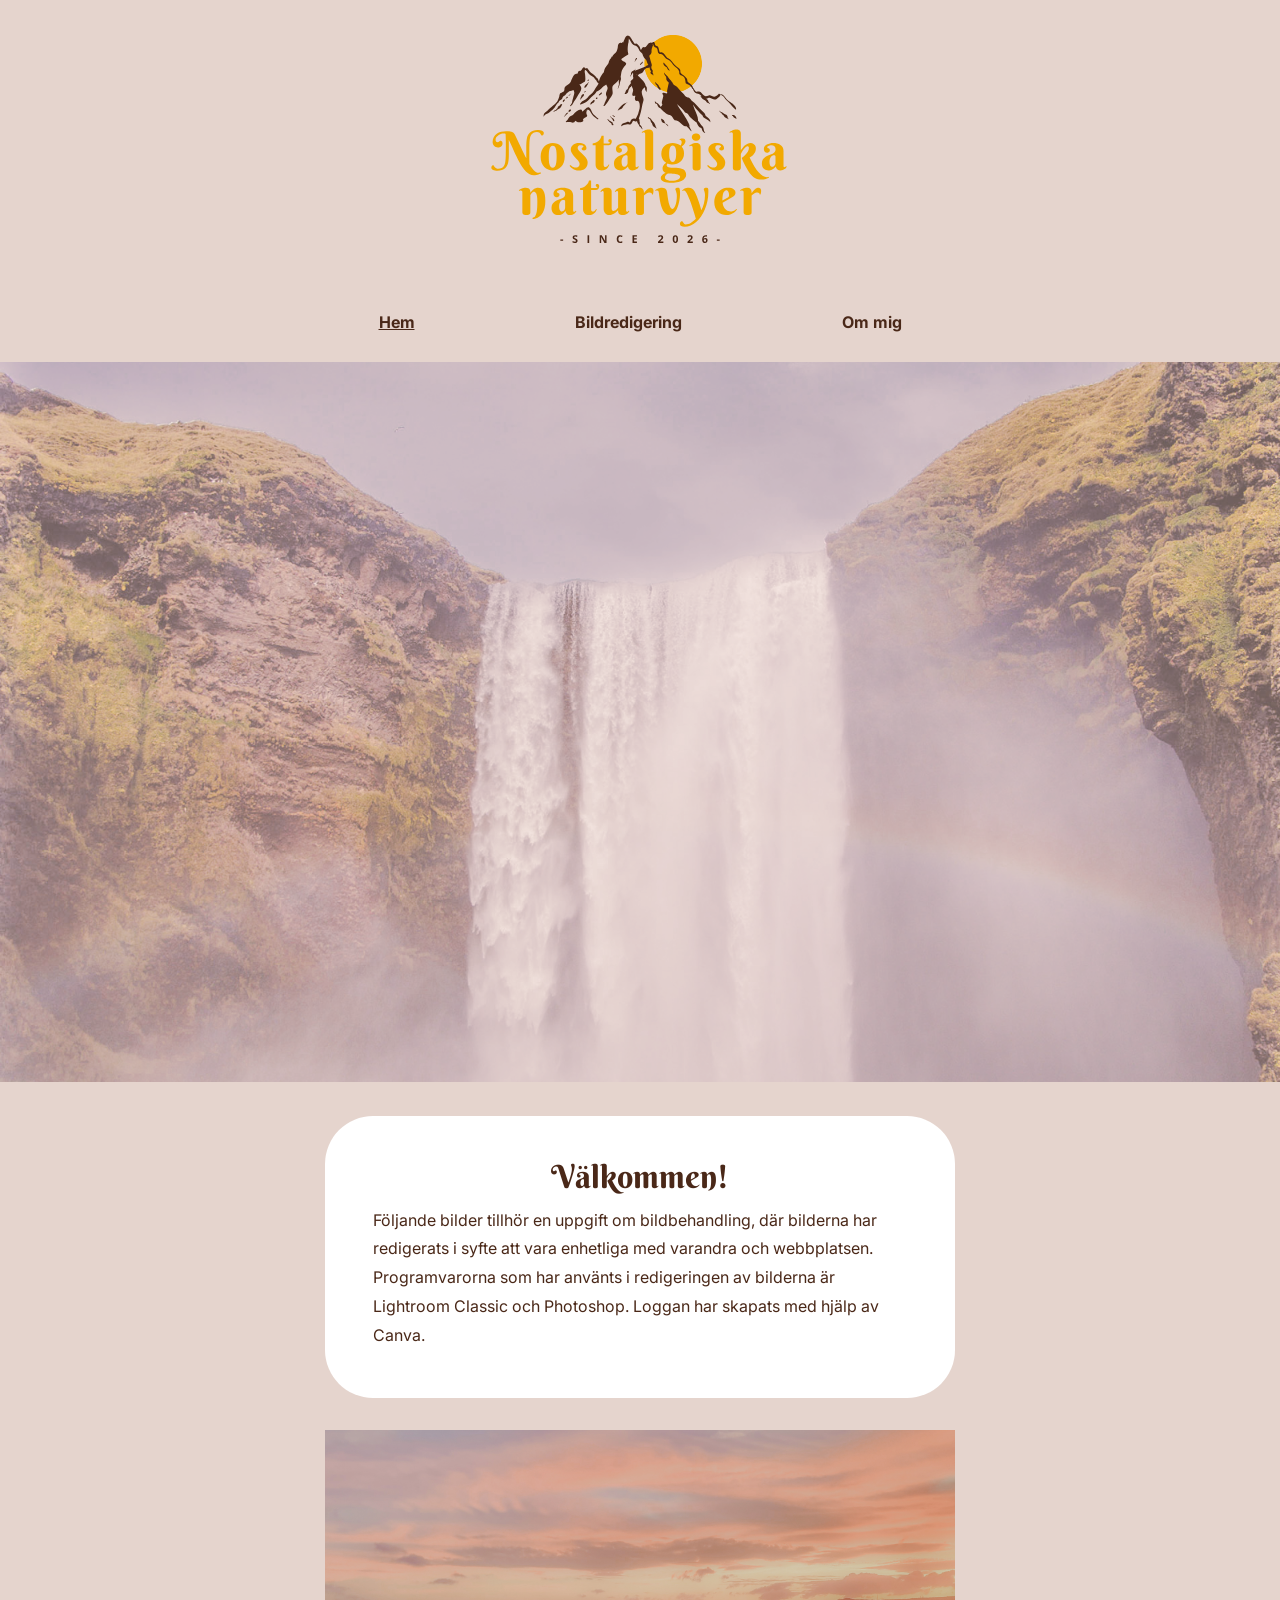
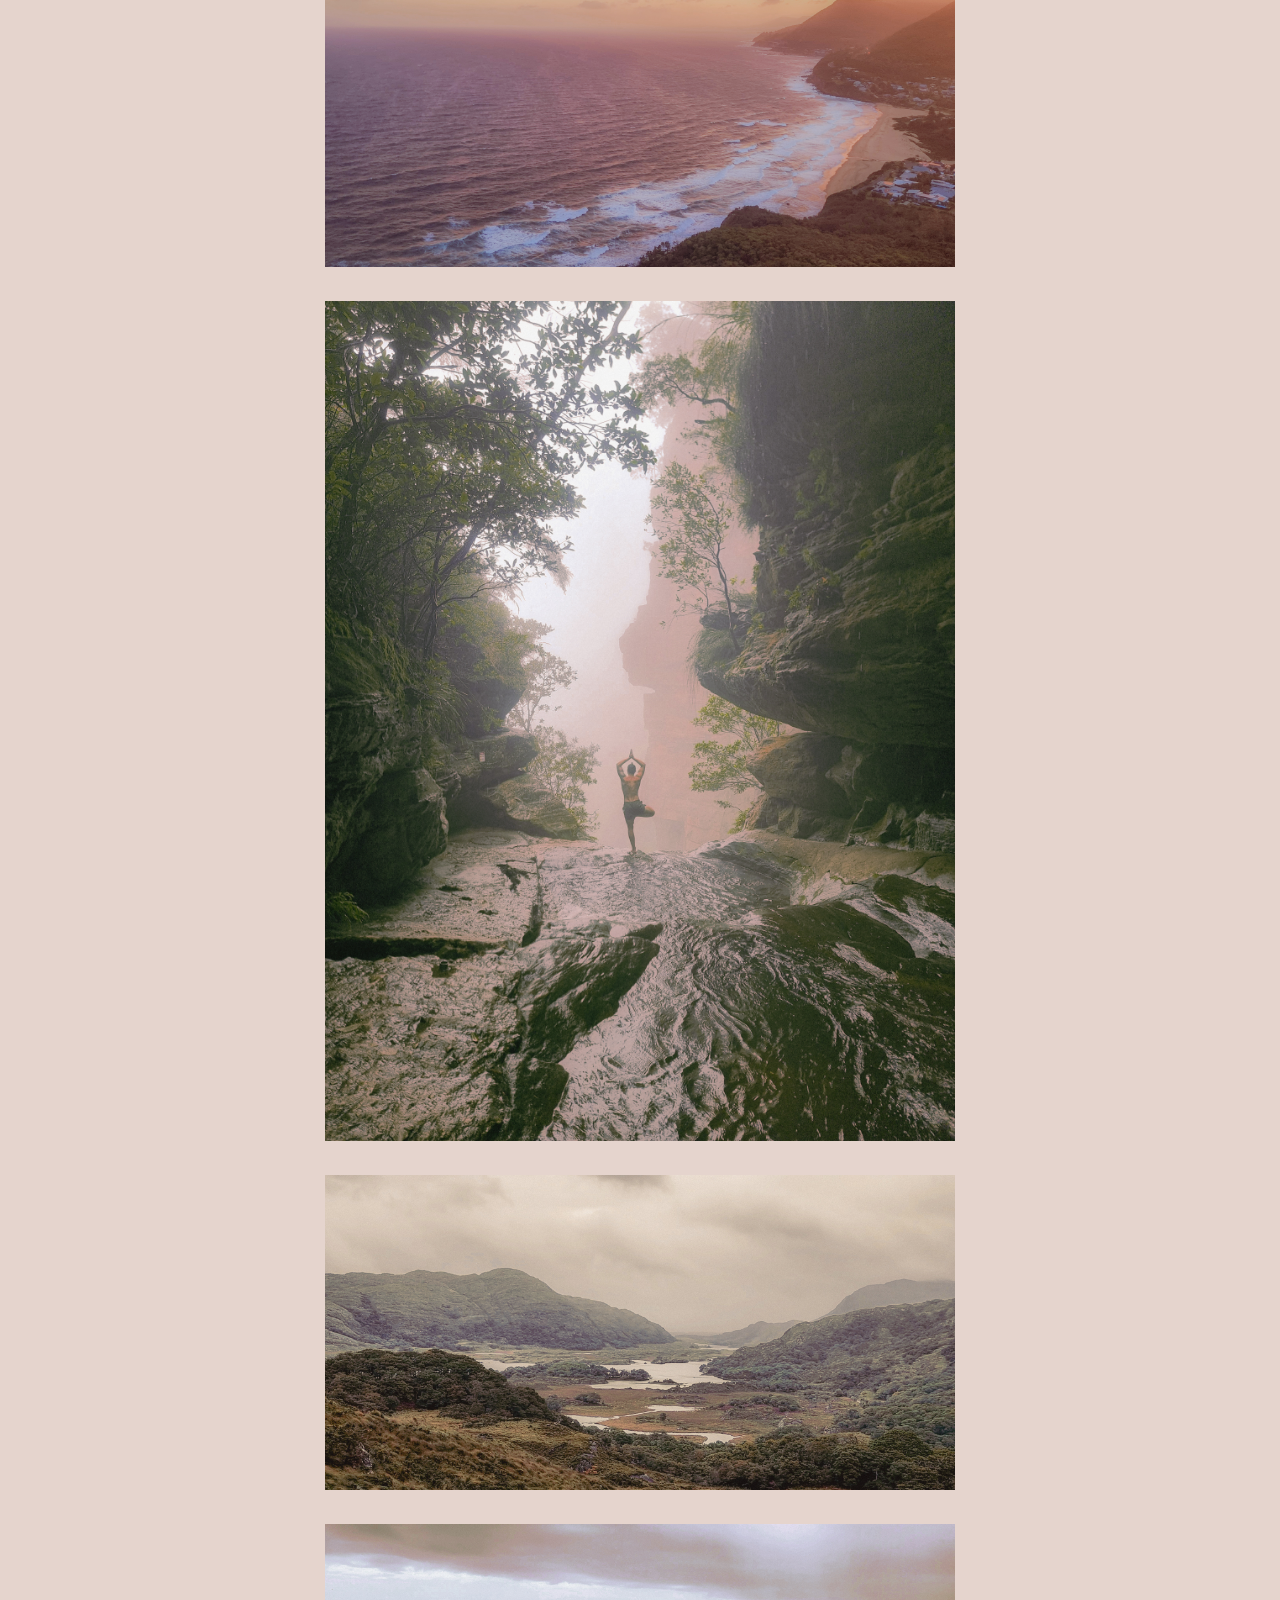
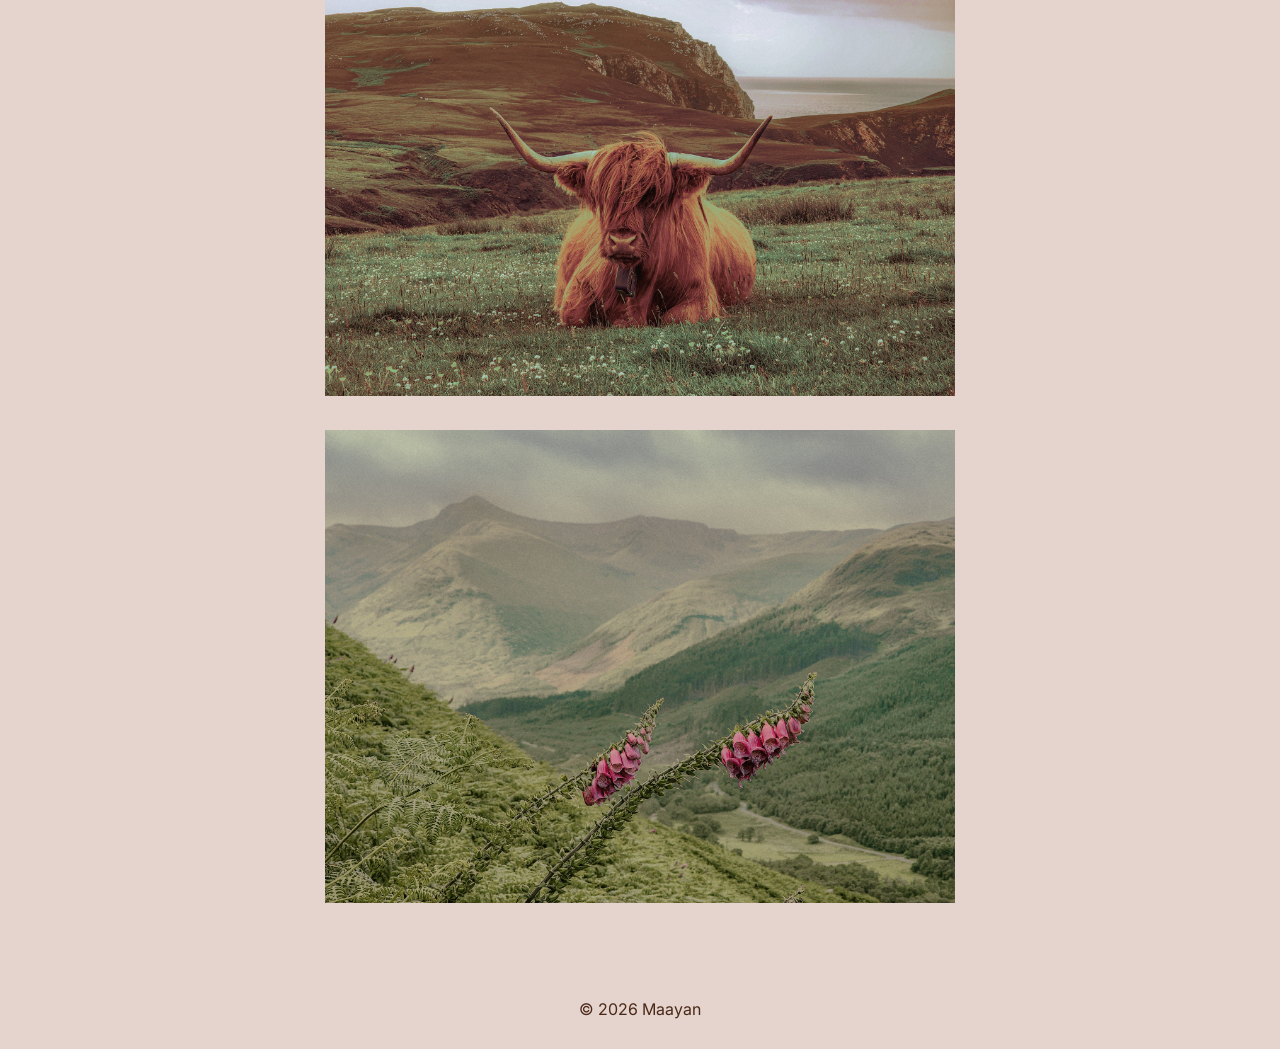
==== index.html @ 85a3510d "first commit" ====
<!doctype html>
<html lang="sv">

<head>
  <meta charset="UTF-8">
  <meta name="viewport" content="width=device-width, initial-scale=1.0">

  <link rel="apple-touch-icon" sizes="180x180" href="apple-touch-icon.png">
  <link rel="icon" type="image/png" sizes="32x32" href="favicon-32x32.png">
  <link rel="icon" type="image/png" sizes="16x16" href="favicon-16x16.png">
  <link rel="manifest" href="site.webmanifest">

  <link rel="stylesheet" href="css/style.css">
  <link rel="preconnect" href="https://fonts.googleapis.com">
  <link rel="preconnect" href="https://fonts.gstatic.com" crossorigin>
  <link
    href="https://fonts.googleapis.com/css2?family=Berkshire+Swash&family=Inter:ital,opsz,wght@0,14..32,100..900;1,14..32,100..900&display=swap"
    rel="stylesheet">
  <title>Nostalgiska naturvyer</title>
</head>

<body>
  <header>
    <div class="header-section">
      <div class="logo">
        <a href="index.html">
          <img src="images/logo.svg" alt="Nostalgiska naturvyer startsida">
        </a>
      </div>
    </div>
    <nav>
      <ul>
        <li><a class="text-underline" href="index.html">Hem</a></li>
        <li><a href="bildredigering.html">Bildredigering</a></li>
        <li><a href="om-mig.html">Om mig</a></li>
      </ul>
    </nav>

    <div class="hero-img">
      <img src="images/header.png" alt="Vattenfall med regnbåge">
    </div>
  </header>

  <main>
    <section class="img-description-section">
      <div class="img-description-container">
        <div class="img-description-content">
          <h1>Välkommen!</h1>
          <p>
            Följande bilder tillhör en uppgift om bildbehandling, där bilderna
            har redigerats i syfte att vara enhetliga med varandra och
            webbplatsen. Programvarorna som har använts i redigeringen av
            bilderna är Lightroom Classic och Photoshop. Loggan har skapats
            med hjälp av Canva.
          </p>
        </div>
      </div>
    </section>

    <div class="bildserie-section">
      <div class="bildserie-container">
        <div class="bildserie-content">
          <img src="images/bildserie005.jpg" alt="Utsikt över havet i solnedgång">
          <img src="images/bildserie004.jpg" alt="Person gör yogapose stående i vatten">
          <img src="images/bildserie002.jpg" alt="Landskap med berg">
          <img src="images/bildserie003.jpg" alt="Tjur i öppet landskap">
          <img src="images/bildserie001.jpg" alt="Rosa blommor i bergen">
        </div>
      </div>
    </div>
  </main>

  <footer>
    <p>© 2026 Maayan</p>
  </footer>
</body>

</html>
---- css/style.css ----
/* CSS reset */

/* http://meyerweb.com/eric/tools/css/reset/ 
   v2.0 | 20110126
   License: none (public domain)
*/

html,
body,
div,
span,
applet,
object,
iframe,
h1,
h2,
h3,
h4,
h5,
h6,
p,
blockquote,
pre,
a,
abbr,
acronym,
address,
big,
cite,
code,
del,
dfn,
em,
img,
ins,
kbd,
q,
s,
samp,
small,
strike,
strong,
sub,
sup,
tt,
var,
b,
u,
i,
center,
dl,
dt,
dd,
ol,
ul,
li,
fieldset,
form,
label,
legend,
table,
caption,
tbody,
tfoot,
thead,
tr,
th,
td,
article,
aside,
canvas,
details,
embed,
figure,
figcaption,
footer,
header,
hgroup,
menu,
nav,
output,
ruby,
section,
summary,
time,
mark,
audio,
video {
  margin: 0;
  padding: 0;
  border: 0;
  font-size: 100%;
  font: inherit;
  vertical-align: baseline;
}
/* HTML5 display-role reset for older browsers */
article,
aside,
details,
figcaption,
figure,
footer,
header,
hgroup,
menu,
nav,
section {
  display: block;
}
body {
  line-height: 1;
}
ol,
ul {
  list-style: none;
}
blockquote,
q {
  quotes: none;
}
blockquote:before,
blockquote:after,
q:before,
q:after {
  content: "";
  content: none;
}
table {
  border-collapse: collapse;
  border-spacing: 0;
}
/* slut på reset */

.berkshire-swash-regular {
  font-family: "Berkshire Swash", serif;
  font-weight: 400;
  font-style: normal;
}

.inter {
  font-family: "Inter", sans-serif;
  font-optical-sizing: auto;
  font-weight: 100;
  font-style: normal;
}

img {
  width: 100%;
}

html {
  font-family: "Inter", sans-serif;
  color: #4a2818;
}
/* tar bort underline */
a {
  text-decoration: none;
}

.header-section {
  text-align: center;
  display: flex;
  flex-direction: column;
  justify-content: center;
  align-items: center;

  & .logo {
    max-width: 300px;
    padding: 2rem 0;
  }
}

ul {
  list-style-type: none;
  display: flex;
  align-items: center;
  justify-content: center;
  flex-direction: row;
  gap: 3rem;
  padding: 2rem;
  font-weight: bold;

  a:link,
  a:visited {
    color: #4a2818;
  }

  .text-underline {
    text-decoration: underline;
  }
}

.hero-img {
  opacity: 60%;
}

body {
  background-color: #e5d4cd;
  text-align: center;

  & h1 {
    color: #4a2818;
    font-family: "Berkshire Swash", serif;
    font-size: 2rem;
    padding: 2rem;
  }
}

.bildserie-section {
  display: flex;
  justify-content: center;
  align-items: center;
  min-height: 100vh;
}

.bildserie-container {
  max-width: 70vh;
  display: flex;
  position: relative;
  flex-direction: column;
}

.bildserie-content {
  justify-content: space-around;

  & img {
    margin-bottom: 2rem;
  }
}

.img-description-section {
  line-height: 1.8;

  display: flex;
  justify-content: center;
  align-items: center;
  min-height: 10vh;
}

.img-description-container {
  background-color: white;
  max-width: 70vh;
  display: flex;
  position: relative;
  flex-direction: column;

  border-radius: 3rem;
  margin: 2rem;
}

.img-description-content {
  padding: 0 3rem 3rem 3rem;
  text-align: left;

  & h1 {
    padding: 2rem 0 0 0;
    text-align: center;
  }
}

/* redigering sida */
.before-after-section {
  display: flex;
  justify-content: center;
  align-items: center;

  margin: 2rem;

  & h1 {
    color: #4a2818;
    font-size: 2rem;
  }

  & img {
    padding-top: 1rem;
  }
}

.before-after-container {
  display: flex;
  flex-direction: column;
  align-items: center;
  max-width: 100%;
}

.before-after-content {
  h2 {
    font-style: italic;
  }

  p {
    text-align: left;
    line-height: 1.8;
  }
}

.how-to-1 {
  background-color: white;
  padding: 1rem 2rem;
  margin-bottom: 1rem;
}
.how-to-2 {
  background-color: white;
  padding: 1rem 2rem;
  margin-bottom: 1rem;
}
.how-to-3 {
  background-color: white;
  padding: 1rem 2rem;
  margin-bottom: 1rem;
}

/* om mig sida */
.about-section {
  display: flex;
  justify-content: center;
  align-items: center;
}

.about-container {
  display: flex;
  flex-direction: column;
  align-items: center;
  max-width: 1000px;
  width: 100%;
}

.about-content {
  display: flex;
  flex-direction: column;
  align-items: center;
  width: 100%;

  p {
    text-align: left;
    line-height: 1.8;
  }
}

.about-text {
  background-color: white;
  padding: 0 3rem 5rem 3rem;
  margin: 1rem;
  border-radius: 10rem;
}

footer {
  padding: 4rem 0 2rem 0;
}

/* desktop */
@media (width > 768px) {
  ul {
    gap: 10rem;
  }

  .before-after-section {
    & h1 {
      padding: 5rem;
    }
  }

  .before-after-content {
    display: flex;
    flex-direction: row;
    align-items: flex-start;
    justify-content: space-between;
    gap: 1.5rem;
  }

  .how-to-1,
  .how-to-2,
  .how-to-3 {
    flex: 1;
    margin-bottom: 0;
  }

  .about-container {
    margin-top: 3rem;
  }

  .about-content {
    display: flex;
    flex-direction: row;
    align-items: flex-start;
    justify-content: space-between;
    gap: 1.5rem;

    & img {
      flex: 1;
      max-width: 50%;
    }
  }
}
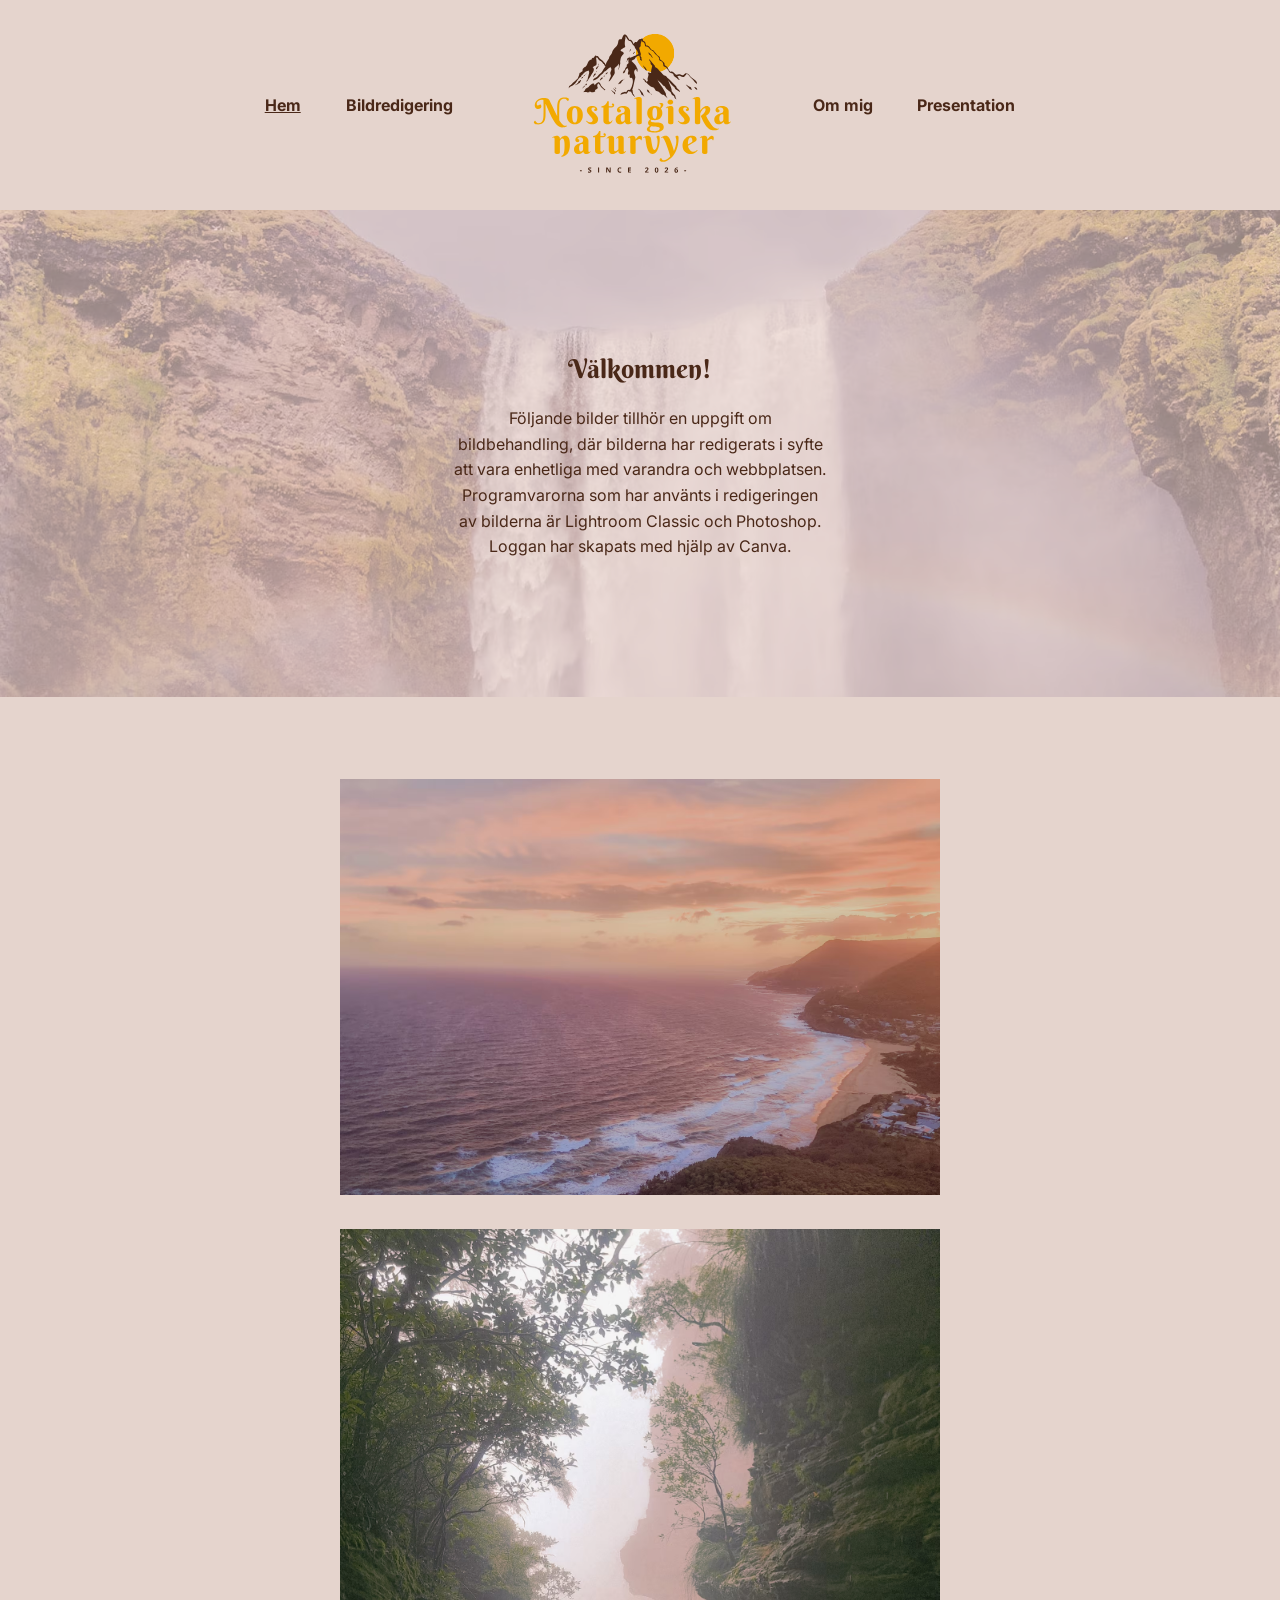
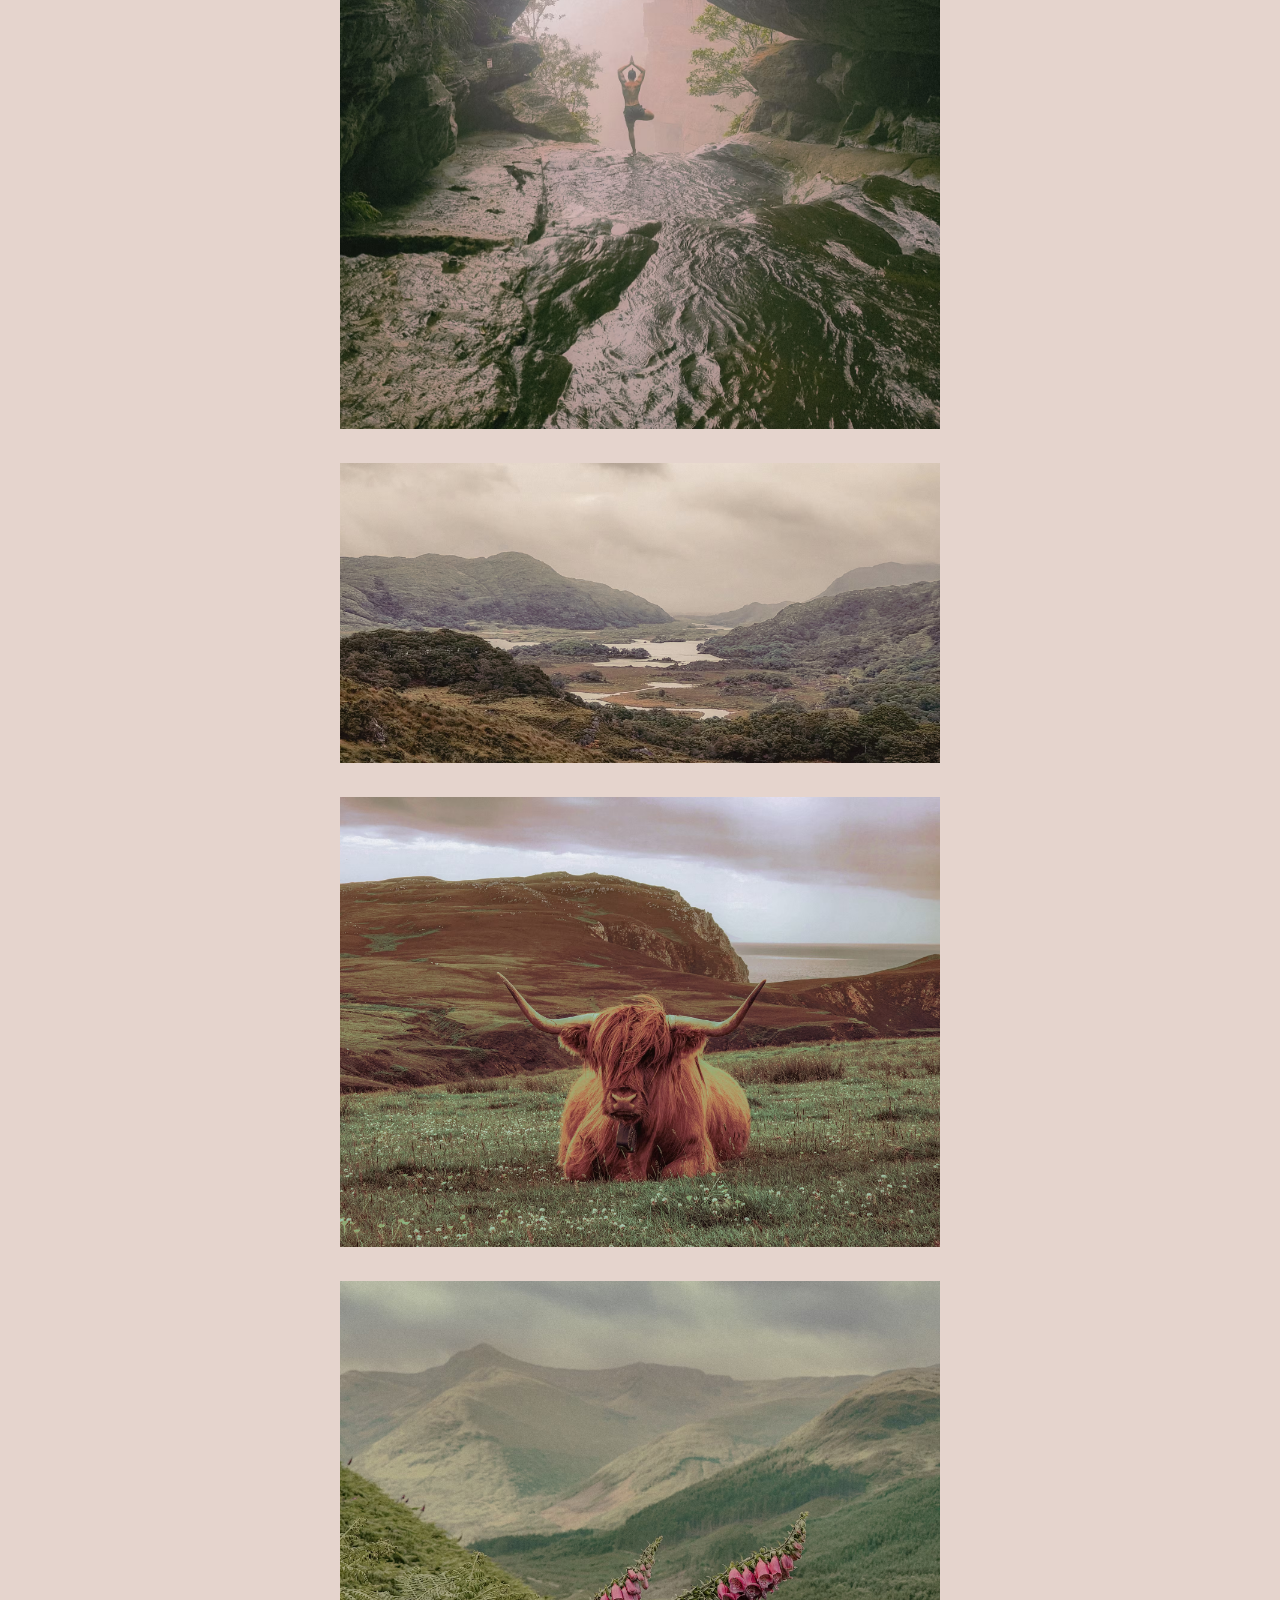
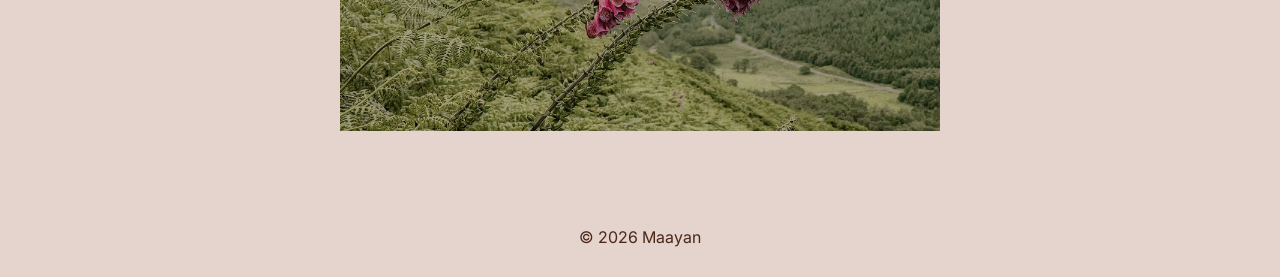
==== commit f5699540: "Optimerat bilder och responsivitet" ====
--- a/index.html
+++ b/index.html
@@ -16,55 +16,86 @@
   <link
     href="https://fonts.googleapis.com/css2?family=Berkshire+Swash&family=Inter:ital,opsz,wght@0,14..32,100..900;1,14..32,100..900&display=swap"
     rel="stylesheet">
-  <title>Nostalgiska naturvyer</title>
+  <title>Hem | Nostalgiska naturvyer</title>
 </head>
 
 <body>
   <header>
-    <div class="header-section">
-      <div class="logo">
-        <a href="index.html">
-          <img src="images/logo.svg" alt="Nostalgiska naturvyer startsida">
-        </a>
-      </div>
-    </div>
     <nav>
       <ul>
         <li><a class="text-underline" href="index.html">Hem</a></li>
         <li><a href="bildredigering.html">Bildredigering</a></li>
+      </ul>
+      <div class="header-section">
+        <div class="logo">
+          <a href="index.html">
+            <img src="images/logo.svg" alt="Nostalgiska naturvyer startsida">
+          </a>
+        </div>
+      </div>
+      <ul>
         <li><a href="om-mig.html">Om mig</a></li>
+        <li><a href="presentation.html">Presentation</a></li>
       </ul>
     </nav>
-
-    <div class="hero-img">
-      <img src="images/header.png" alt="Vattenfall med regnbåge">
-    </div>
   </header>
 
   <main>
-    <section class="img-description-section">
-      <div class="img-description-container">
-        <div class="img-description-content">
-          <h1>Välkommen!</h1>
-          <p>
-            Följande bilder tillhör en uppgift om bildbehandling, där bilderna
-            har redigerats i syfte att vara enhetliga med varandra och
-            webbplatsen. Programvarorna som har använts i redigeringen av
-            bilderna är Lightroom Classic och Photoshop. Loggan har skapats
-            med hjälp av Canva.
-          </p>
+    <div class="hero-wrapper">
+      <div class="hero-img">
+        <picture>
+          <source media="(min-width: 1024px)" srcset="images/header.avif" type="image/avif">
+          <source media="(min-width: 1024px)" srcset="images/header.png">
+
+          <source media="(min-width: 768px)" srcset="images/header-mid.avif" type="image/avif">
+          <source media="(min-width: 768px)" srcset="images/header-mid.png">
+
+          <source srcset="images/header-small.avif" type="image/avif">
+
+
+          <img src="images/header.png" alt="Vattenfall med regnbåge">
+        </picture>
+      </div>
+
+      <section class="img-description-section">
+        <div class="img-description-container">
+          <div class="img-description-content">
+            <h1>Välkommen!</h1>
+            <p>
+              Följande bilder tillhör en uppgift om bildbehandling, där bilderna
+              har redigerats i syfte att vara enhetliga med varandra och
+              webbplatsen. Programvarorna som har använts i redigeringen av
+              bilderna är Lightroom Classic och Photoshop. Loggan har skapats
+              med hjälp av Canva.
+            </p>
+          </div>
         </div>
-      </div>
-    </section>
+      </section>
+    </div>
 
     <div class="bildserie-section">
       <div class="bildserie-container">
         <div class="bildserie-content">
-          <img src="images/bildserie005.jpg" alt="Utsikt över havet i solnedgång">
-          <img src="images/bildserie004.jpg" alt="Person gör yogapose stående i vatten">
-          <img src="images/bildserie002.jpg" alt="Landskap med berg">
-          <img src="images/bildserie003.jpg" alt="Tjur i öppet landskap">
-          <img src="images/bildserie001.jpg" alt="Rosa blommor i bergen">
+          <picture>
+            <source srcset="images/bildserie005.avif" type="image/avif">
+            <img src="images/bildserie005.jpg" alt="Utsikt över havet i solnedgång" loading="lazy">
+          </picture>
+          <picture>
+            <source srcset="images/bildserie004.avif" type="image/avif">
+            <img src="images/bildserie004.jpg" alt="Person gör yogapose stående i vatten" loading="lazy">
+          </picture>
+          <picture>
+            <source srcset="images/bildserie002.avif" type="image/avif">
+            <img src="images/bildserie002.jpg" alt="Landskap med berg" loading="lazy">
+          </picture>
+          <picture>
+            <source srcset="images/bildserie003.avif" type="image/avif">
+            <img src="images/bildserie003.jpg" alt="Tjur i öppet landskap" loading="lazy">
+          </picture>
+          <picture>
+            <source srcset="images/bildserie001.avif" type="image/avif">
+            <img src="images/bildserie001.jpg" alt="Rosa blommor i bergen" loading="lazy">
+          </picture>
         </div>
       </div>
     </div>
--- a/css/style.css
+++ b/css/style.css
@@ -157,7 +157,16 @@
   text-decoration: none;
 }
 
+header nav {
+  display: flex;
+  flex-direction: column;
+  align-items: center;
+  justify-content: center;
+  padding: 1.5rem 1rem;
+}
+
 .header-section {
+  order: 1;
   text-align: center;
   display: flex;
   flex-direction: column;
@@ -165,24 +174,27 @@
   align-items: center;
 
   & .logo {
-    max-width: 300px;
-    padding: 2rem 0;
-  }
-}
-
-ul {
+    max-width: 160px;
+    padding: 0 0 1.5rem 0;
+  }
+}
+
+header nav ul {
+  order: 2;
   list-style-type: none;
   display: flex;
   align-items: center;
   justify-content: center;
-  flex-direction: row;
-  gap: 3rem;
-  padding: 2rem;
+  flex-direction: column;
+  gap: 1rem;
+  padding: 0.5rem 0;
   font-weight: bold;
 
   a:link,
   a:visited {
     color: #4a2818;
+    display: block;
+    padding: 0.25rem 1rem;
   }
 
   .text-underline {
@@ -190,8 +202,23 @@
   }
 }
 
+.hero-wrapper {
+  position: relative;
+  width: 100%;
+  min-height: 50vh;
+  display: flex;
+  justify-content: center;
+  align-items: center;
+  overflow: hidden;
+}
+
 .hero-img {
-  opacity: 60%;
+  opacity: 40%;
+  display: block;
+  width: 100%;
+  height: 100%;
+  min-height: 50vh;
+  object-fit: cover;
 }
 
 body {
@@ -206,7 +233,53 @@
   }
 }
 
+.img-description-section {
+  line-height: 1.8;
+
+  display: flex;
+  justify-content: center;
+  align-items: center;
+  min-height: 10vh;
+  position: absolute;
+  top: 50%;
+  left: 50%;
+  transform: translate(-50%, -50%);
+  width: 90%;
+  max-width: 700px;
+  line-height: 1.6;
+  display: flex;
+  justify-content: center;
+  align-items: center;
+}
+
+.img-description-container {
+  width: 100%;
+  max-width: 70vh;
+  display: flex;
+  position: relative;
+  flex-direction: column;
+
+  border-radius: 2rem;
+  margin: 2rem;
+}
+
+.img-description-content {
+  padding: 1.5rem;
+  text-align: center;
+
+  & h1 {
+    padding: 0 0 1rem 0;
+    font-size: 1.6rem;
+    text-align: center;
+  }
+  & p {
+    font-size: 1rem;
+  }
+}
+
 .bildserie-section {
+  padding-top: 5rem;
+
   display: flex;
   justify-content: center;
   align-items: center;
@@ -214,7 +287,8 @@
 }
 
 .bildserie-container {
-  max-width: 70vh;
+  width: 90%;
+  max-width: 600px;
   display: flex;
   position: relative;
   flex-direction: column;
@@ -225,36 +299,6 @@
 
   & img {
     margin-bottom: 2rem;
-  }
-}
-
-.img-description-section {
-  line-height: 1.8;
-
-  display: flex;
-  justify-content: center;
-  align-items: center;
-  min-height: 10vh;
-}
-
-.img-description-container {
-  background-color: white;
-  max-width: 70vh;
-  display: flex;
-  position: relative;
-  flex-direction: column;
-
-  border-radius: 3rem;
-  margin: 2rem;
-}
-
-.img-description-content {
-  padding: 0 3rem 3rem 3rem;
-  text-align: left;
-
-  & h1 {
-    padding: 2rem 0 0 0;
-    text-align: center;
   }
 }
 
@@ -339,19 +383,81 @@
 
 .about-text {
   background-color: white;
-  padding: 0 3rem 5rem 3rem;
   margin: 1rem;
-  border-radius: 10rem;
+  padding: 2rem;
+  border-radius: 3rem;
 }
 
 footer {
   padding: 4rem 0 2rem 0;
 }
 
+/* mid screen */
+@media (width <= 768px) {
+  header nav {
+    flex-direction: row;
+    flex-wrap: wrap;
+    justify-content: center;
+    gap: 0 4rem;
+  }
+
+  .header-section {
+    width: 100%;
+  }
+
+  header nav ul {
+    padding: 0;
+  }
+}
+
 /* desktop */
 @media (width > 768px) {
+  .header-section {
+    order: 0;
+    text-align: center;
+    display: flex;
+    flex-direction: row;
+    justify-content: center;
+    align-items: center;
+    width: auto;
+
+    & .logo {
+      min-width: 120px;
+      max-width: 200px;
+      padding: 1rem 2rem;
+    }
+  }
+
+  header nav {
+    flex-direction: row;
+    padding: 1rem 0;
+  }
+
+  header nav ul {
+    order: 0;
+    flex-direction: row;
+    gap: 0.8rem;
+    padding: 2rem;
+    white-space: nowrap;
+  }
+
+  nav {
+    display: flex;
+    align-items: center;
+    justify-content: center;
+    flex-direction: row;
+  }
+
   ul {
-    gap: 10rem;
+    list-style-type: none;
+
+    gap: 5rem;
+    padding: 2rem;
+    font-weight: bold;
+  }
+
+  .img-description-content {
+    padding: 2rem 8rem;
   }
 
   .before-after-section {
@@ -379,6 +485,11 @@
     margin-top: 3rem;
   }
 
+  .about-text {
+    padding: 2rem 3rem 4rem 3rem;
+    border-radius: 6rem;
+  }
+
   .about-content {
     display: flex;
     flex-direction: row;
@@ -388,7 +499,7 @@
 
     & img {
       flex: 1;
-      max-width: 50%;
+      max-width: 100%;
     }
   }
 }
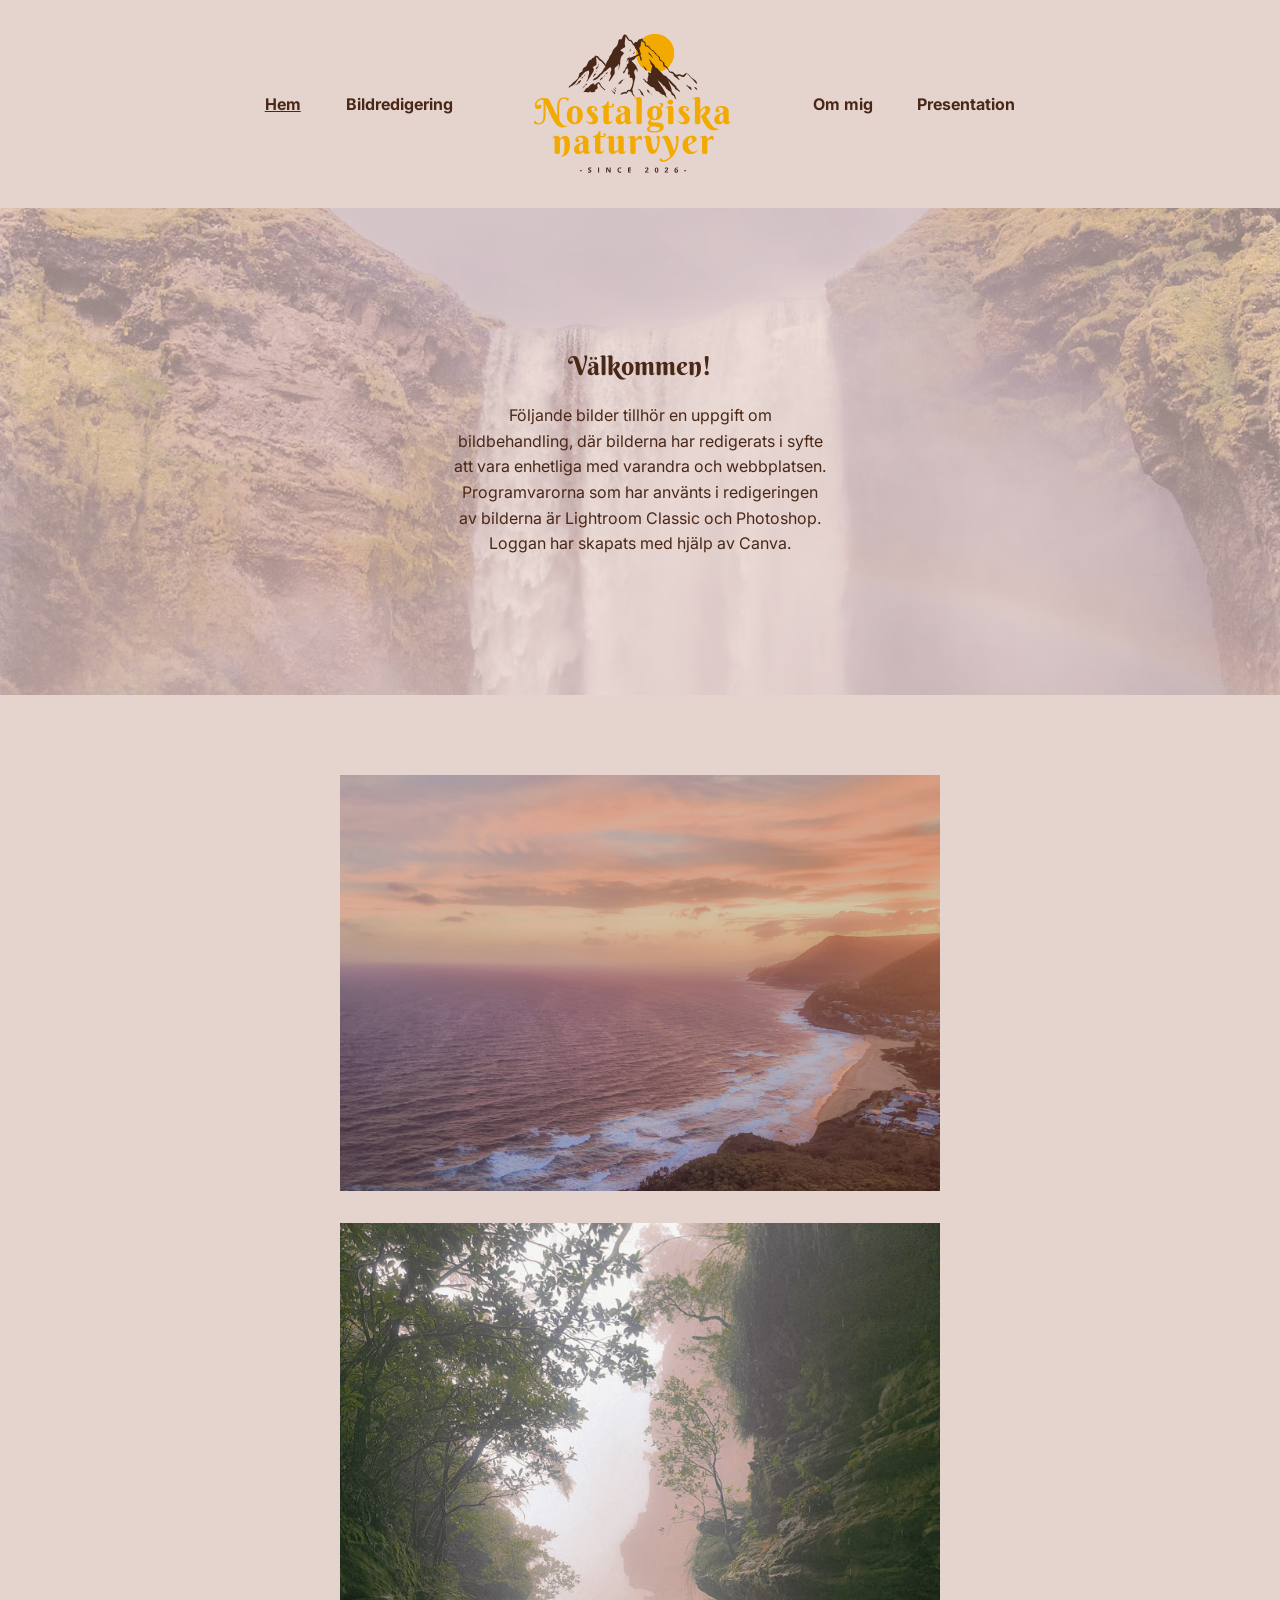
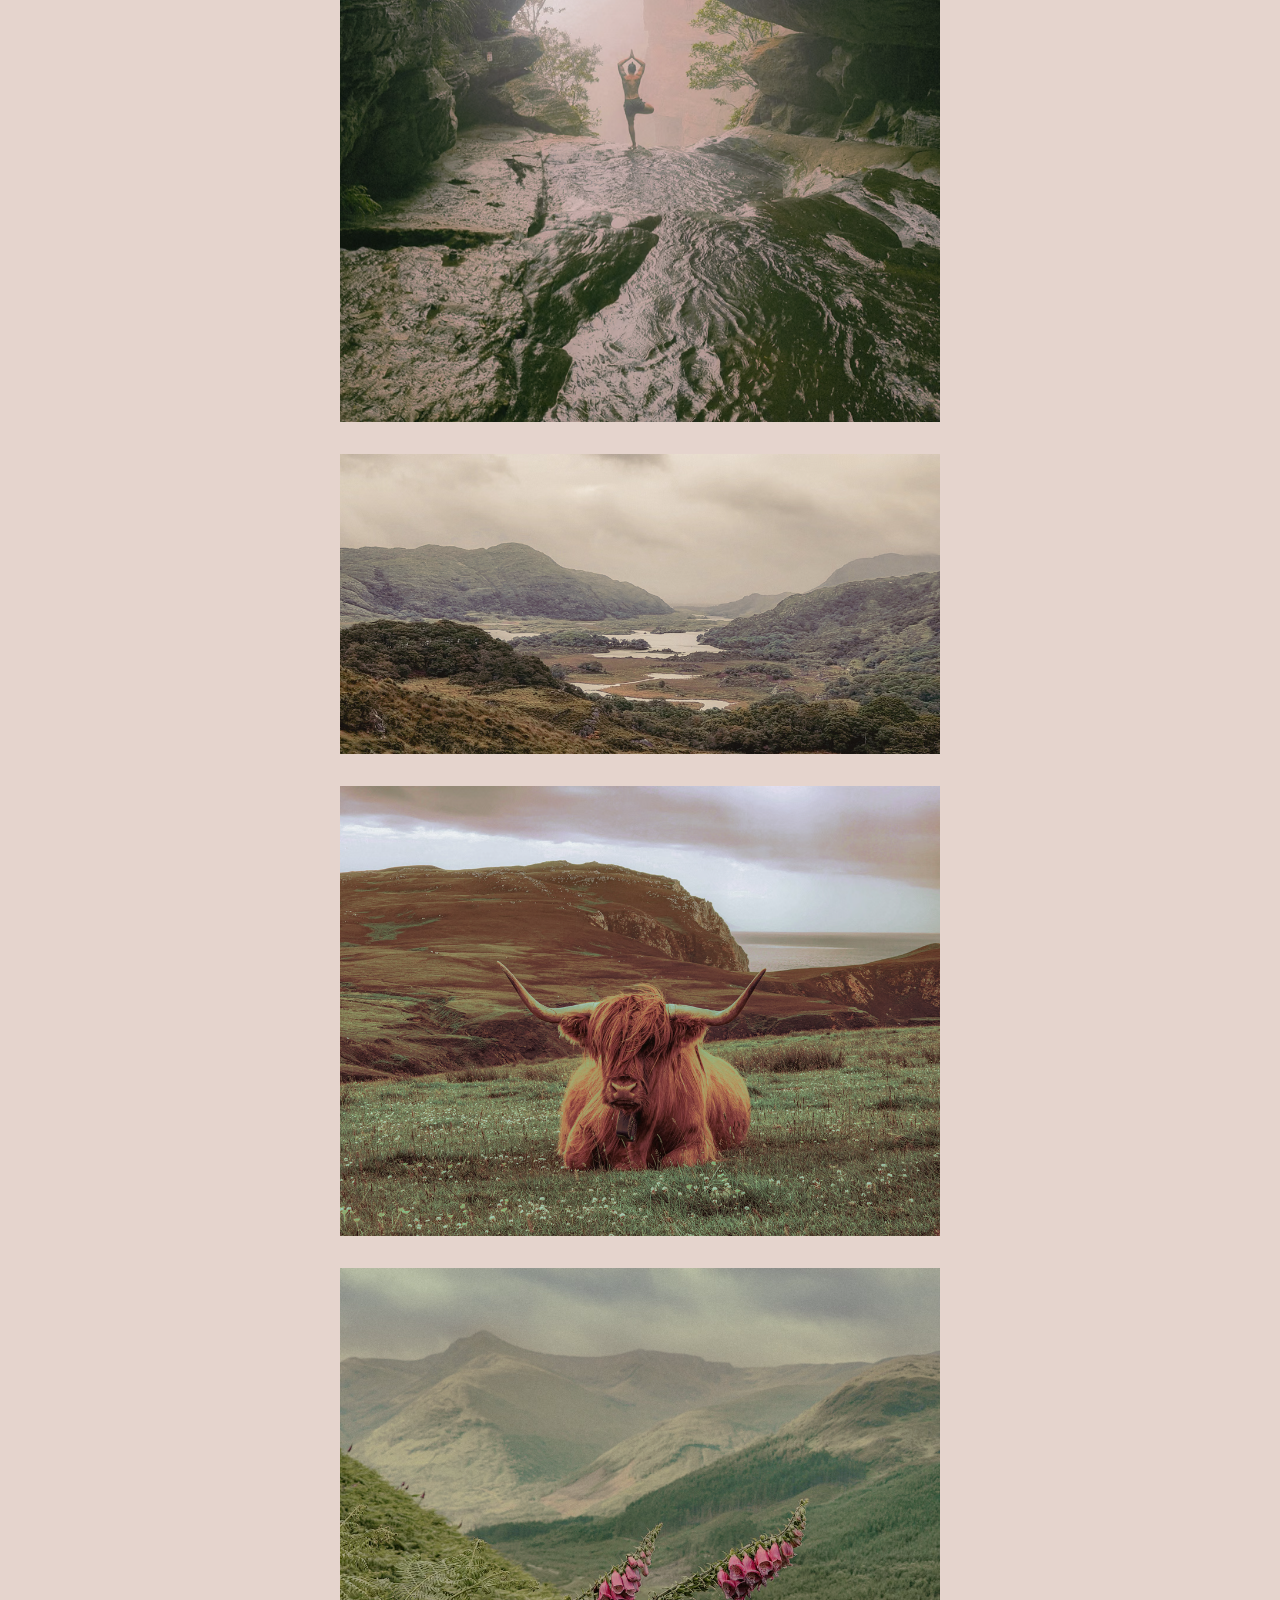
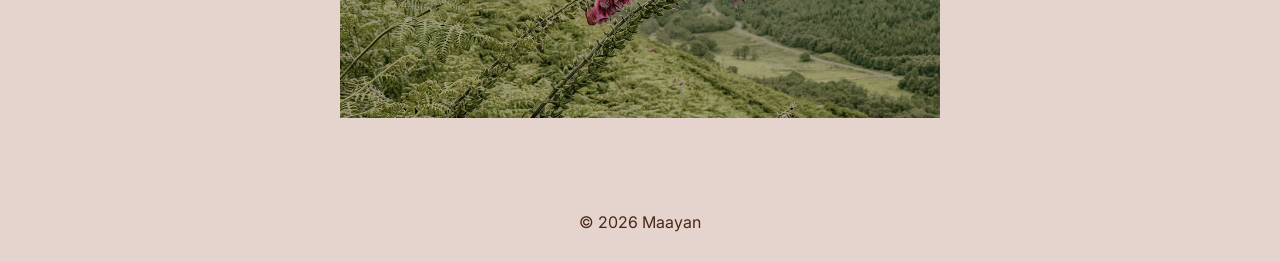
==== commit be26ed44: "Optimerat bildserien" ====
--- a/index.html
+++ b/index.html
@@ -52,7 +52,6 @@
 
           <source srcset="images/header-small.avif" type="image/avif">
 
-
           <img src="images/header.png" alt="Vattenfall med regnbåge">
         </picture>
       </div>
@@ -77,24 +76,36 @@
       <div class="bildserie-container">
         <div class="bildserie-content">
           <picture>
-            <source srcset="images/bildserie005.avif" type="image/avif">
-            <img src="images/bildserie005.jpg" alt="Utsikt över havet i solnedgång" loading="lazy">
+            <source srcset="images/bilserie005-1x.avif 1x,
+             images/bildserie005-2x.avif 2x,
+             images/bildserie005-3x.avif 3x" type="image/avif">
+            <img src="images/bildserie005.jpg" alt="Utsikt över havet i solnedgång" width="1021" height="708"
+              loading="lazy">
           </picture>
           <picture>
-            <source srcset="images/bildserie004.avif" type="image/avif">
-            <img src="images/bildserie004.jpg" alt="Person gör yogapose stående i vatten" loading="lazy">
+            <source srcset="images/bilserie004-1x.avif 1x, 
+            images/bildserie004-2x.avif 2x,
+             images/bildserie004-3x.avif 3x" type="image/avif">
+            <img src="images/bildserie004.jpg" alt="Person gör yogapose stående i vatten" width="766" height="1021"
+              loading="lazy">
           </picture>
           <picture>
-            <source srcset="images/bildserie002.avif" type="image/avif">
-            <img src="images/bildserie002.jpg" alt="Landskap med berg" loading="lazy">
+            <source srcset="images/bildserie002-1x.avif 1x,
+               images/bildserie002-2x.avif 2x,
+                images/bildserie002-3x.avif 3x" type="image/avif">
+            <img src="images/bildserie002.jpg" alt="Landskap med berg" width="1021" height="510" loading="lazy">
           </picture>
           <picture>
-            <source srcset="images/bildserie003.avif" type="image/avif">
-            <img src="images/bildserie003.jpg" alt="Tjur i öppet landskap" loading="lazy">
+            <source srcset="images/bildserie003-1x.avif 1x,
+               images/bildserie003-2x.avif 2x,
+               images/bildserie003-3x.avif 3x" type="image/avif">
+            <img src="images/bildserie003.jpg" alt="Tjur i öppet landskap" width="1021" height="766" loading="lazy">
           </picture>
           <picture>
-            <source srcset="images/bildserie001.avif" type="image/avif">
-            <img src="images/bildserie001.jpg" alt="Rosa blommor i bergen" loading="lazy">
+            <source srcset="images/bildserie001-1x.avif 1x, 
+              images/bildserie001-2x.avif 2x,
+               images/bildserie001-3x.avif 3x" type="image/avif">
+            <img src="images/bildserie001.jpg" alt="Rosa blommor i bergen" width="1021" height="766" loading="lazy">
           </picture>
         </div>
       </div>
--- a/css/style.css
+++ b/css/style.css
@@ -146,6 +146,9 @@
 
 img {
   width: 100%;
+  max-width: 100%;
+  height: auto;
+  display: block;
 }
 
 html {
@@ -217,7 +220,7 @@
   display: block;
   width: 100%;
   height: 100%;
-  min-height: 50vh;
+  /* min-height: 50vh; */
   object-fit: cover;
 }
 
@@ -393,7 +396,7 @@
 }
 
 /* mid screen */
-@media (width <= 768px) {
+@media (480px < width <= 768px) {
   header nav {
     flex-direction: row;
     flex-wrap: wrap;
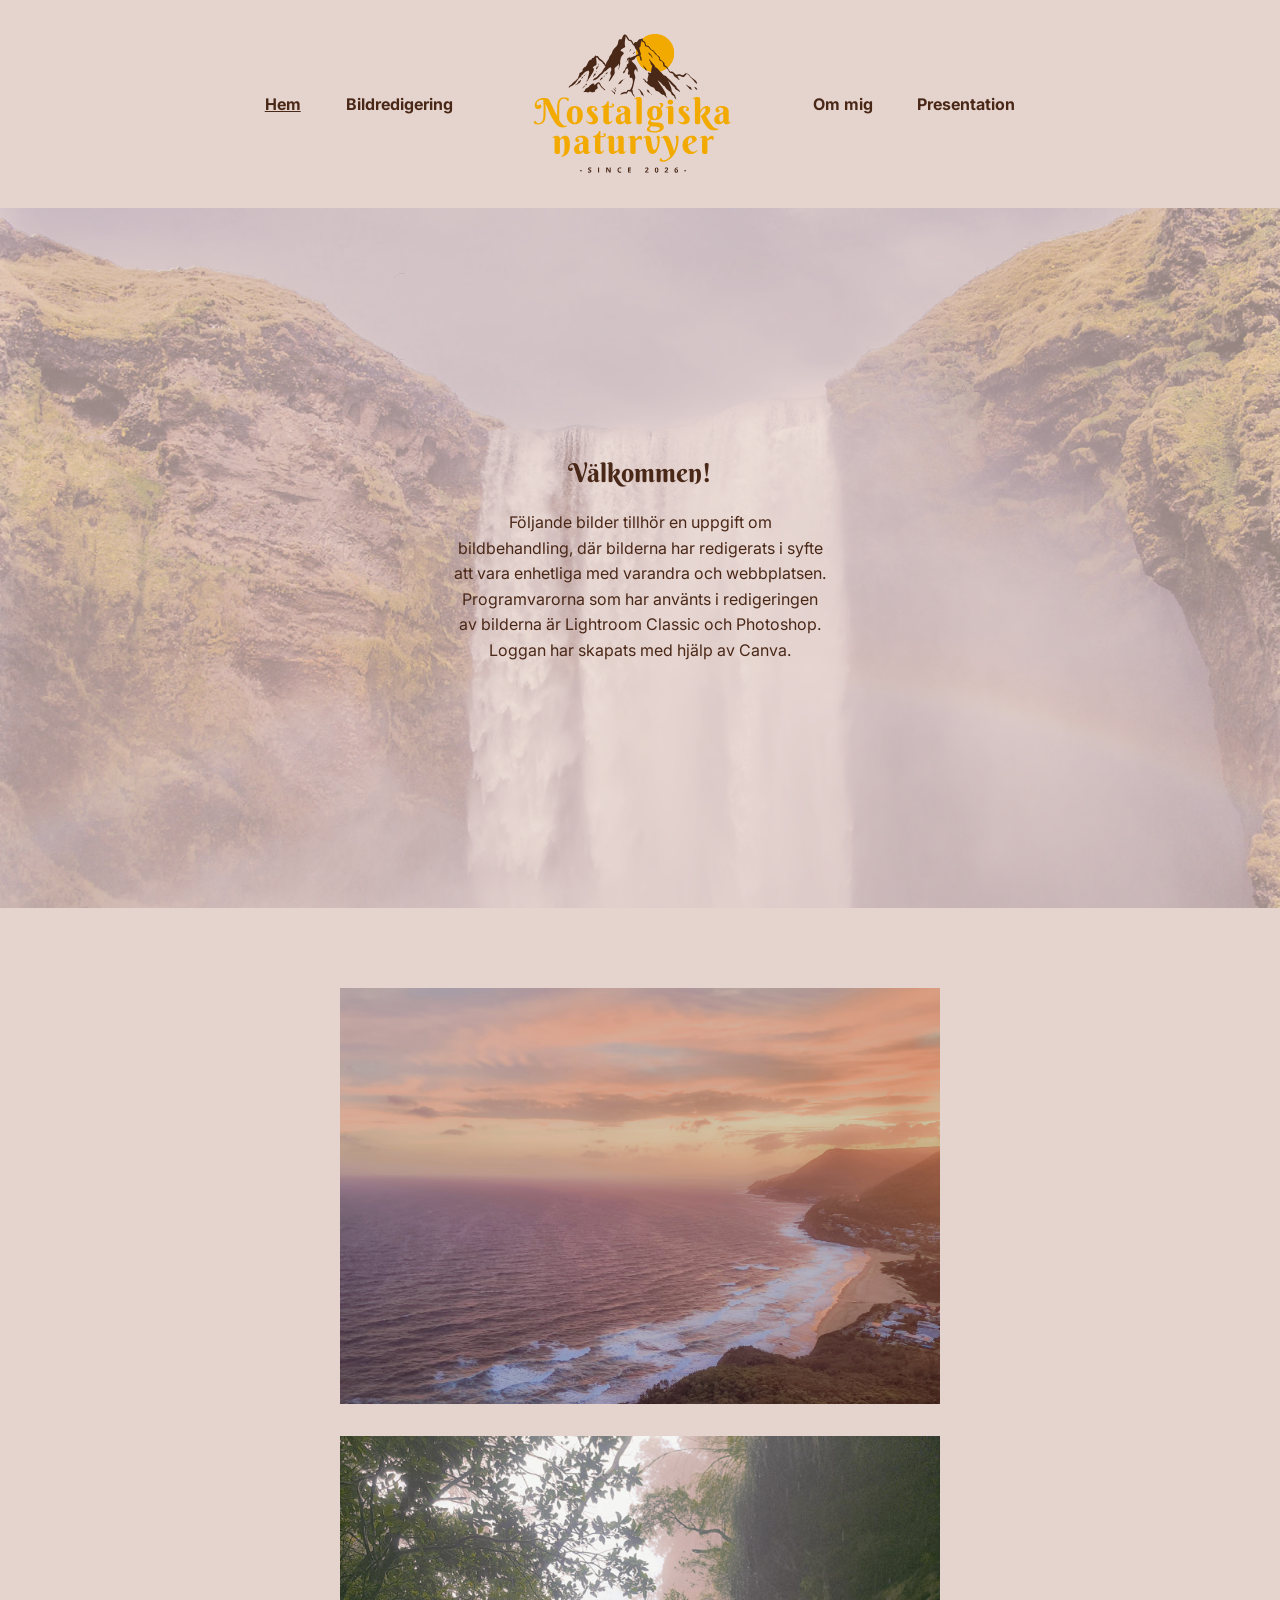
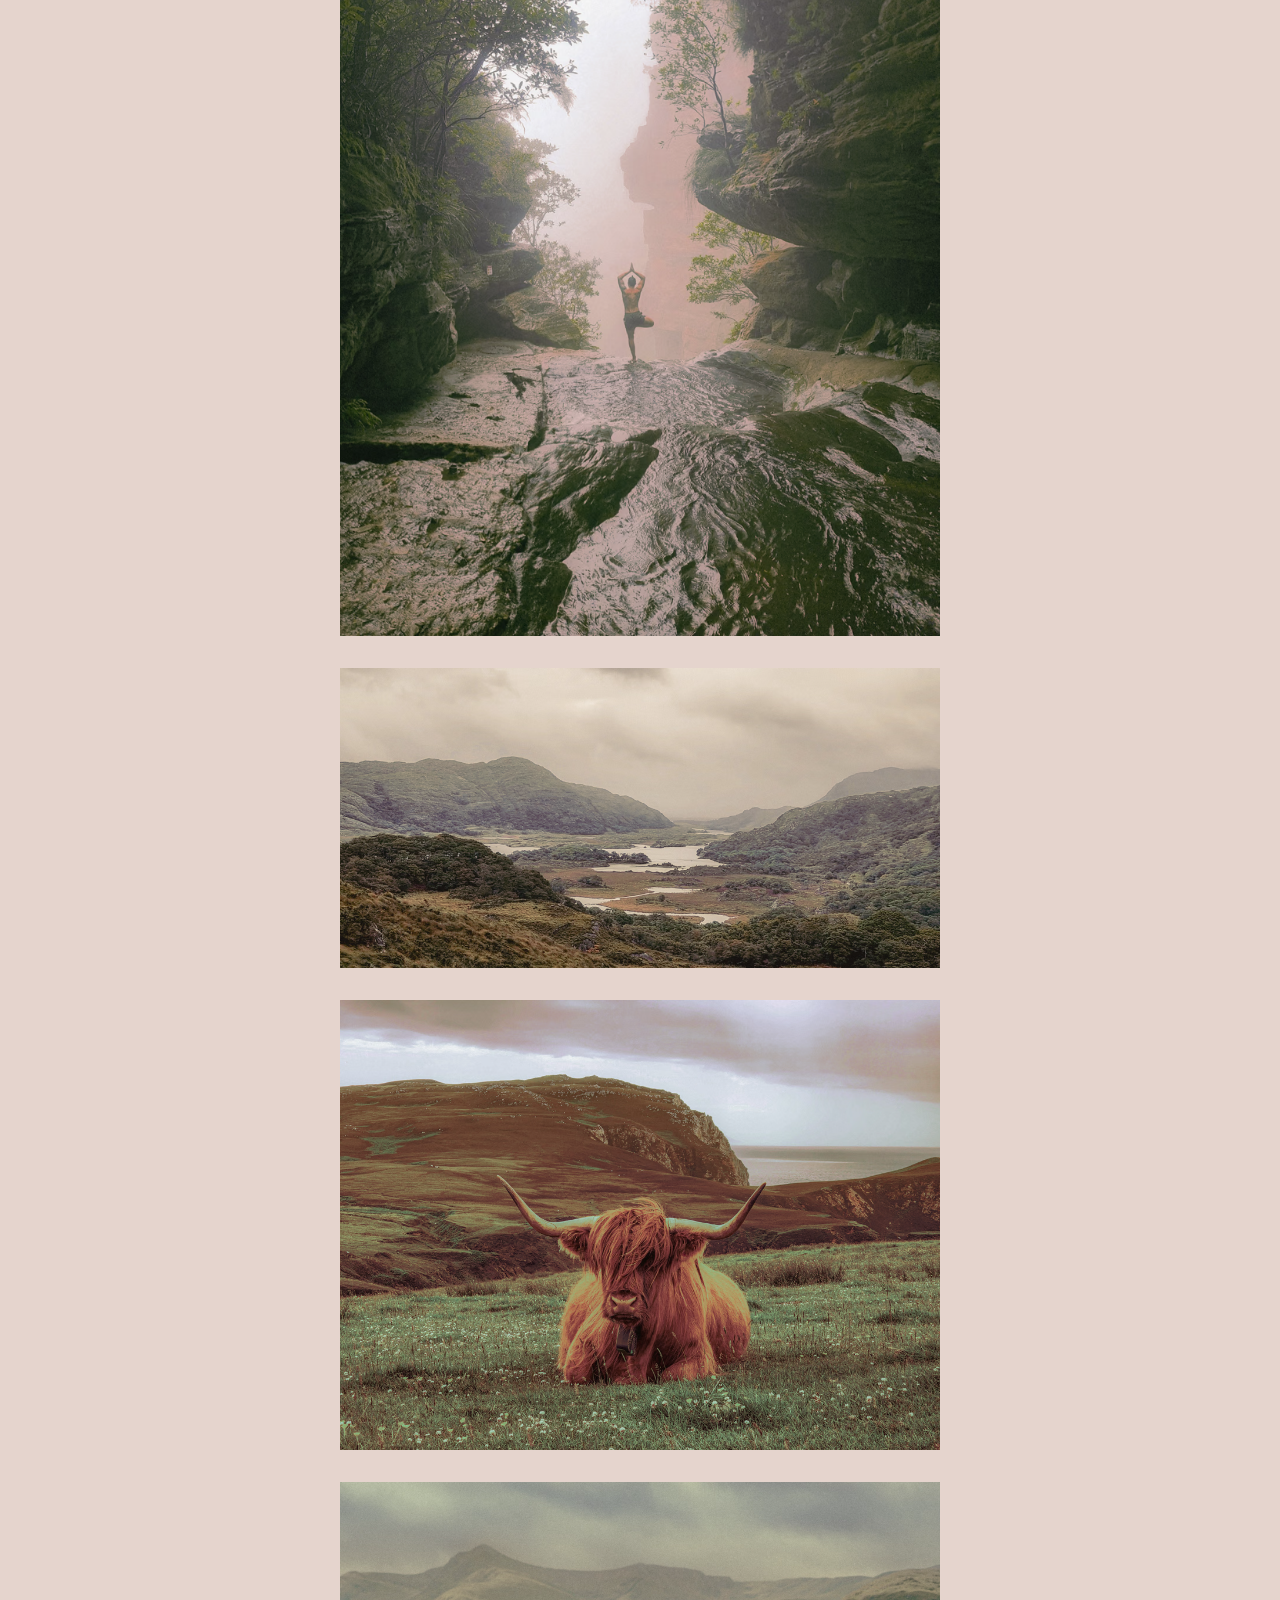
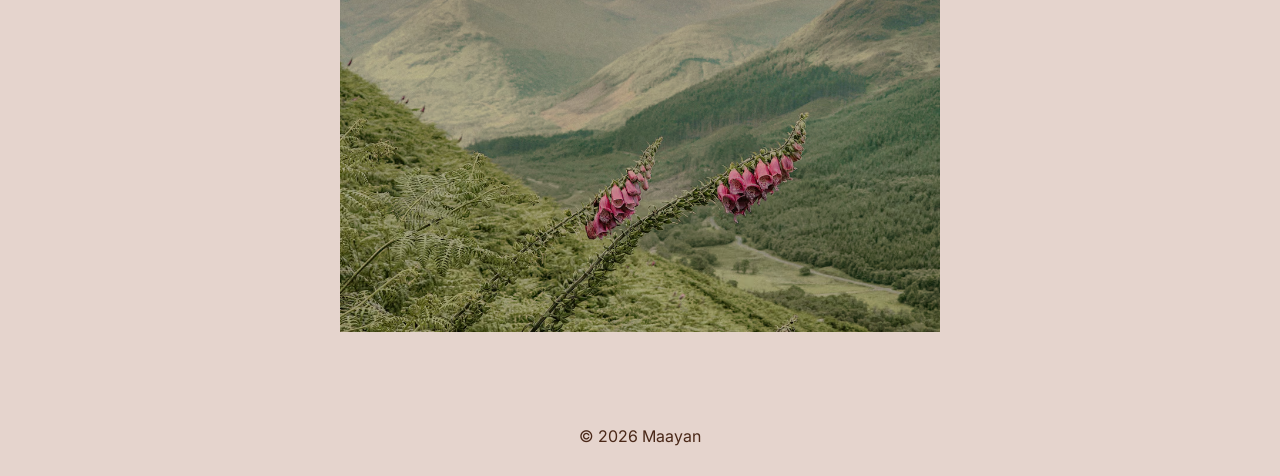
==== commit 45978a9c: "Optimerat header bild och text layout" ====
--- a/index.html
+++ b/index.html
@@ -44,15 +44,20 @@
     <div class="hero-wrapper">
       <div class="hero-img">
         <picture>
-          <source media="(min-width: 1024px)" srcset="images/header.avif" type="image/avif">
-          <source media="(min-width: 1024px)" srcset="images/header.png">
+          <source media="(min-width: 1024px)" type="image/avif"
+            srcset="images/header-big-1x.avif 1x, images/header-big-2x.avif 2x" width="1920" height="800">
+          <source media="(min-width: 1024px)" type="image/jpg" srcset="images/header-big.jpg" width="1920" height="800">
 
-          <source media="(min-width: 768px)" srcset="images/header-mid.avif" type="image/avif">
-          <source media="(min-width: 768px)" srcset="images/header-mid.png">
+          <source media="(min-width: 768px)" type="image/avif"
+            srcset="images/header-mid-1x.avif 1x, images/header-mid-2x.avif 2x" width="1024" height="600">
+          <source media="(min-width: 768px)" type="image/jpeg" srcset="images/header-mid.jpg" width="1024" height="600">
 
-          <source srcset="images/header-small.avif" type="image/avif">
+          <source type="image/avif" srcset="images/header-small-1x.avif 1x, images/header-small-2x.avif 2x" width="768"
+            height="768">
 
-          <img src="images/header.png" alt="Vattenfall med regnbåge">
+
+          <img src="images/header-small.jpg" alt="Vattenfall med regnbåge" width="768" height="768"
+            fetchpriority="high">
         </picture>
       </div>
 
--- a/css/style.css
+++ b/css/style.css
@@ -220,7 +220,7 @@
   display: block;
   width: 100%;
   height: 100%;
-  /* min-height: 50vh; */
+  min-height: 50vh;
   object-fit: cover;
 }
 
@@ -459,6 +459,10 @@
     font-weight: bold;
   }
 
+  .hero-img {
+    height: 700px;
+  }
+
   .img-description-content {
     padding: 2rem 8rem;
   }
@@ -506,3 +510,28 @@
     }
   }
 }
+
+@media (width <= 365px) {
+  .hero-wrapper {
+    display: flex;
+    flex-direction: column;
+    min-height: auto;
+  }
+
+  .hero-img {
+    height: 440px;
+    min-height: 0;
+    opacity: 40%;
+  }
+
+  .img-description-section {
+    position: static;
+    transform: none;
+    width: 100%;
+    padding: 1rem 0;
+  }
+
+  .img-description-container {
+    margin: 0;
+  }
+}
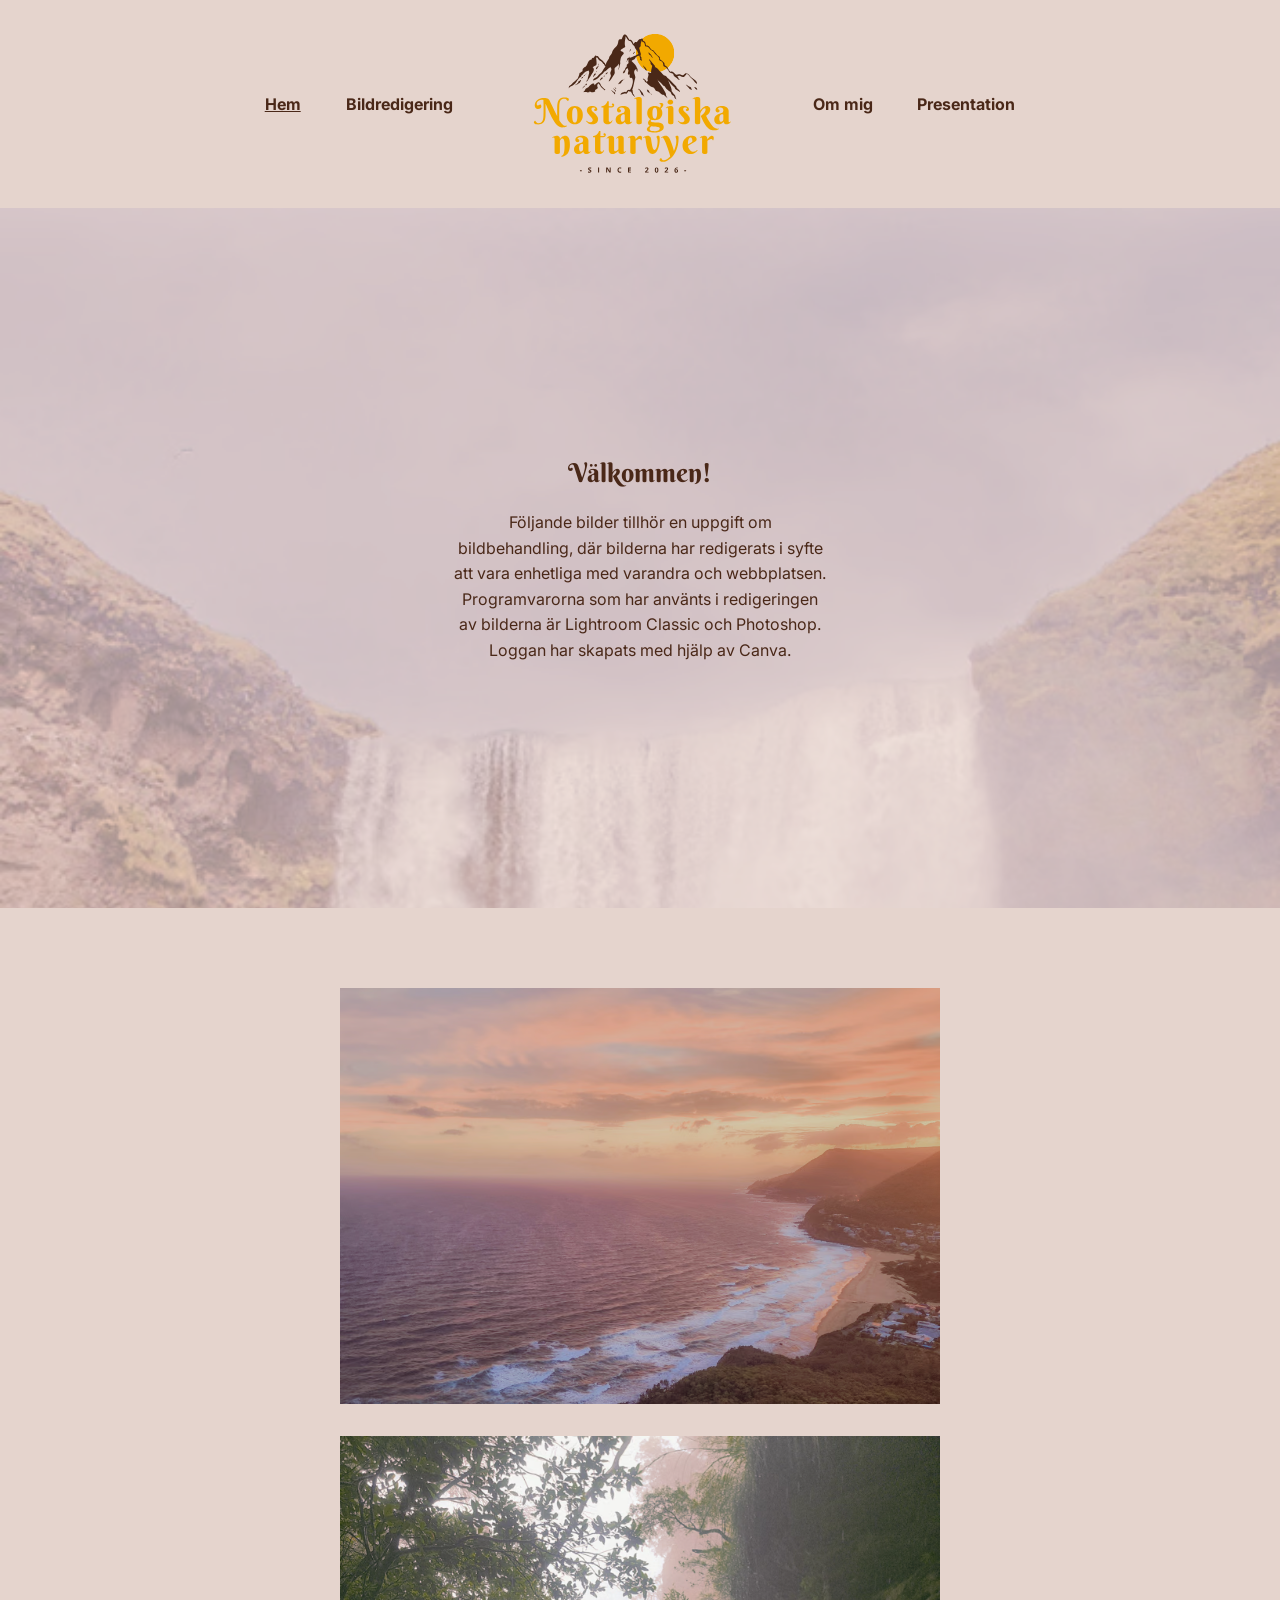
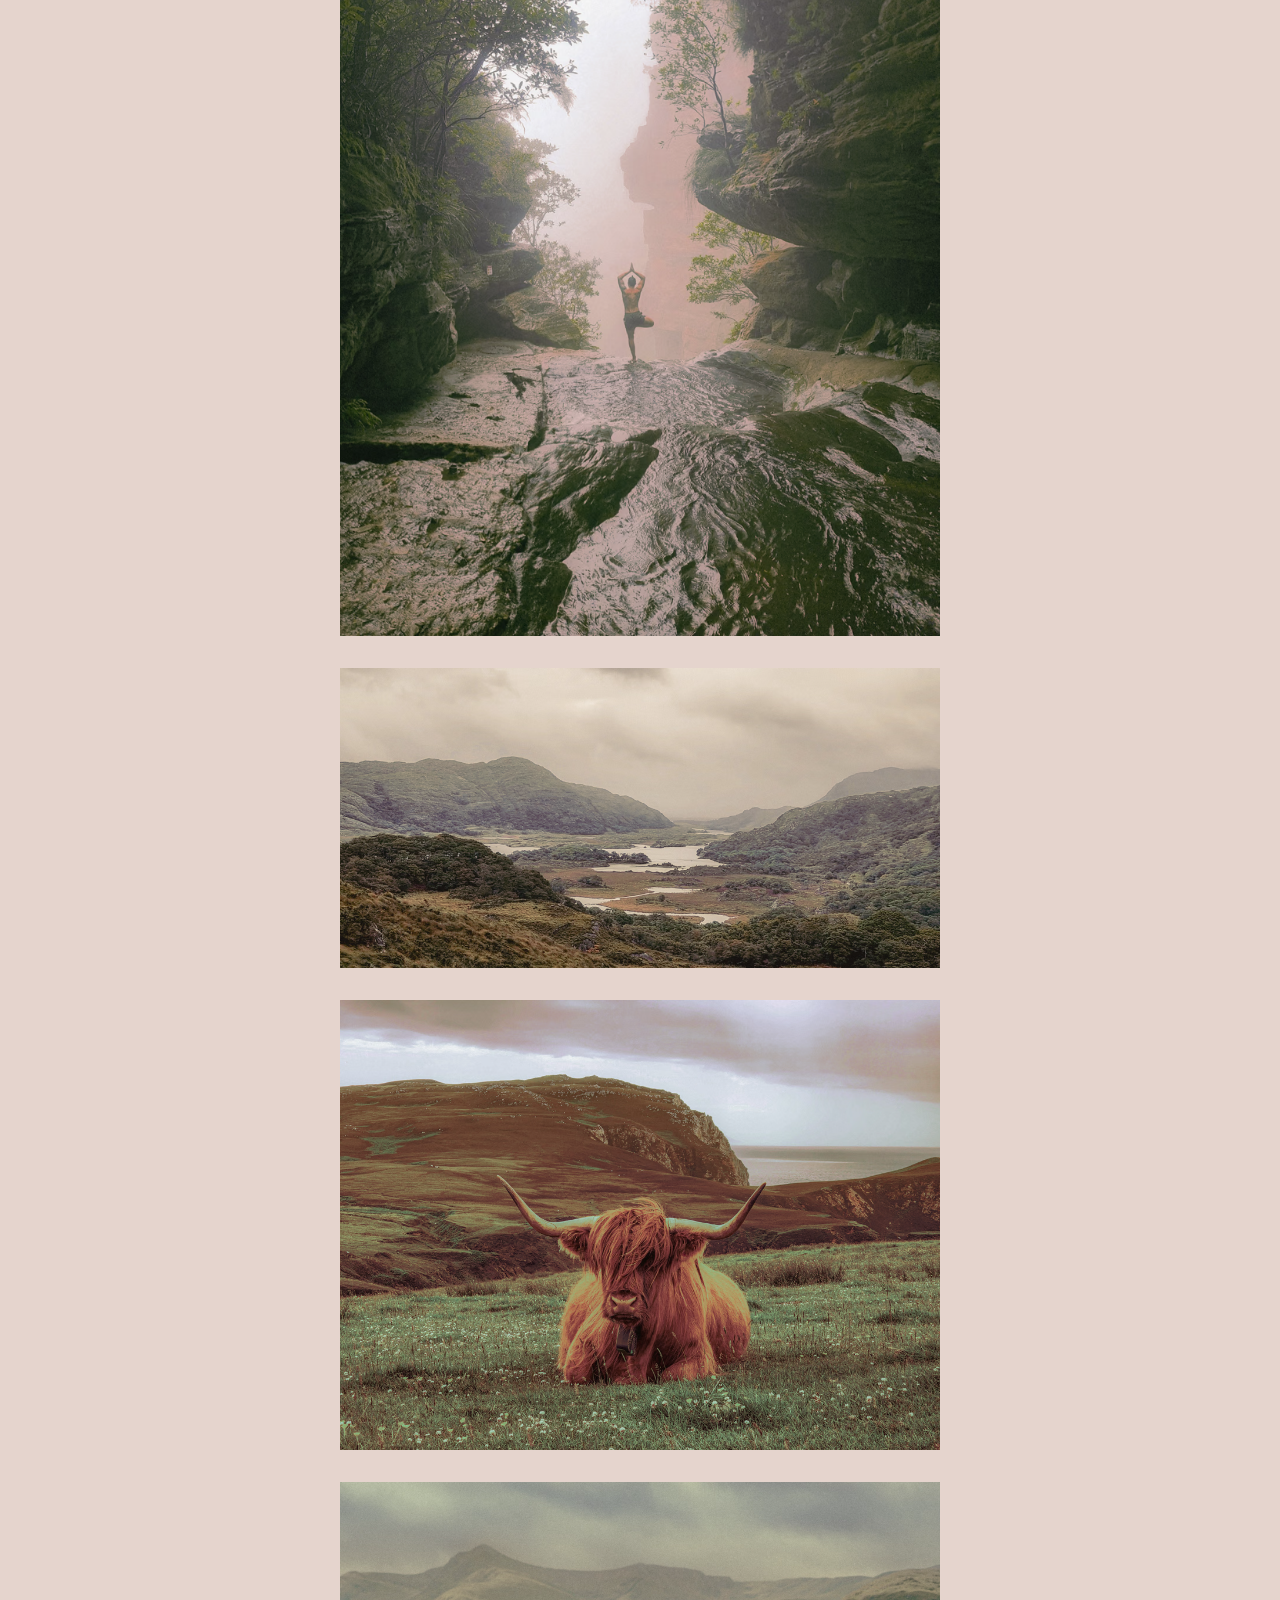
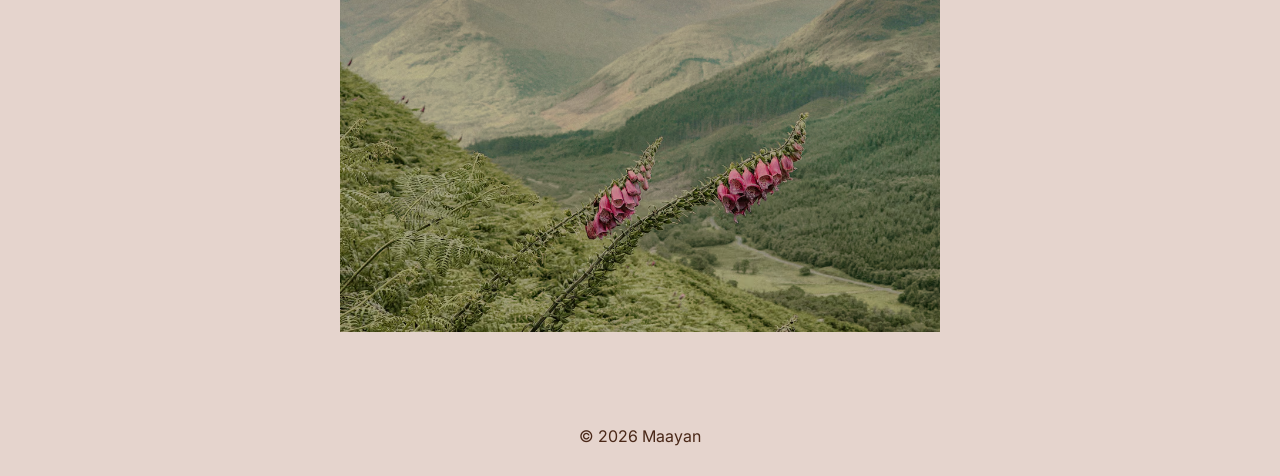
==== commit 8df0b6a0: "Lagt till mått på loggan" ====
--- a/index.html
+++ b/index.html
@@ -29,7 +29,7 @@
       <div class="header-section">
         <div class="logo">
           <a href="index.html">
-            <img src="images/logo.svg" alt="Nostalgiska naturvyer startsida">
+            <img src="images/logo.svg" alt="Nostalgiska naturvyer startsida" width="200" height="144">
           </a>
         </div>
       </div>
--- a/css/style.css
+++ b/css/style.css
@@ -504,9 +504,13 @@
     justify-content: space-between;
     gap: 1.5rem;
 
-    & img {
+    & picture {
       flex: 1;
-      max-width: 100%;
+      width: 50%;
+    }
+
+    & .about-text {
+      flex: 1;
     }
   }
 }
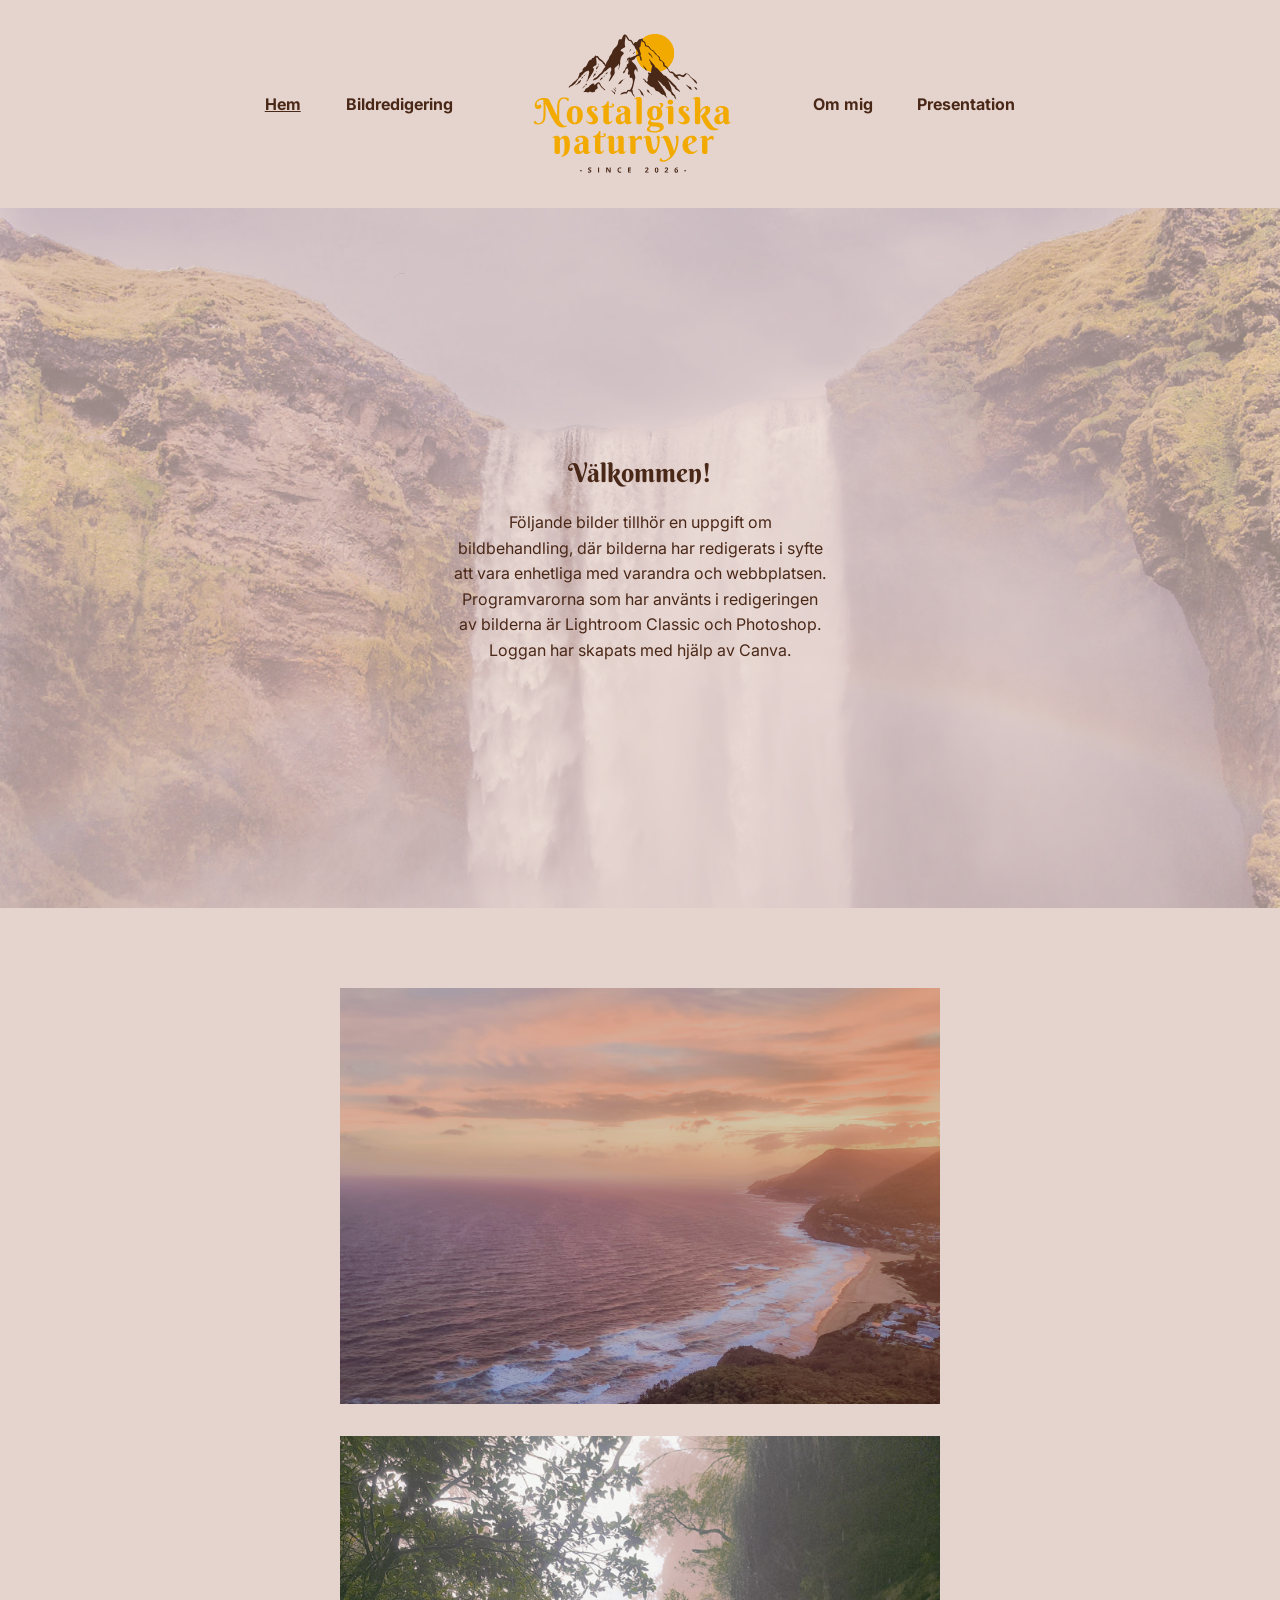
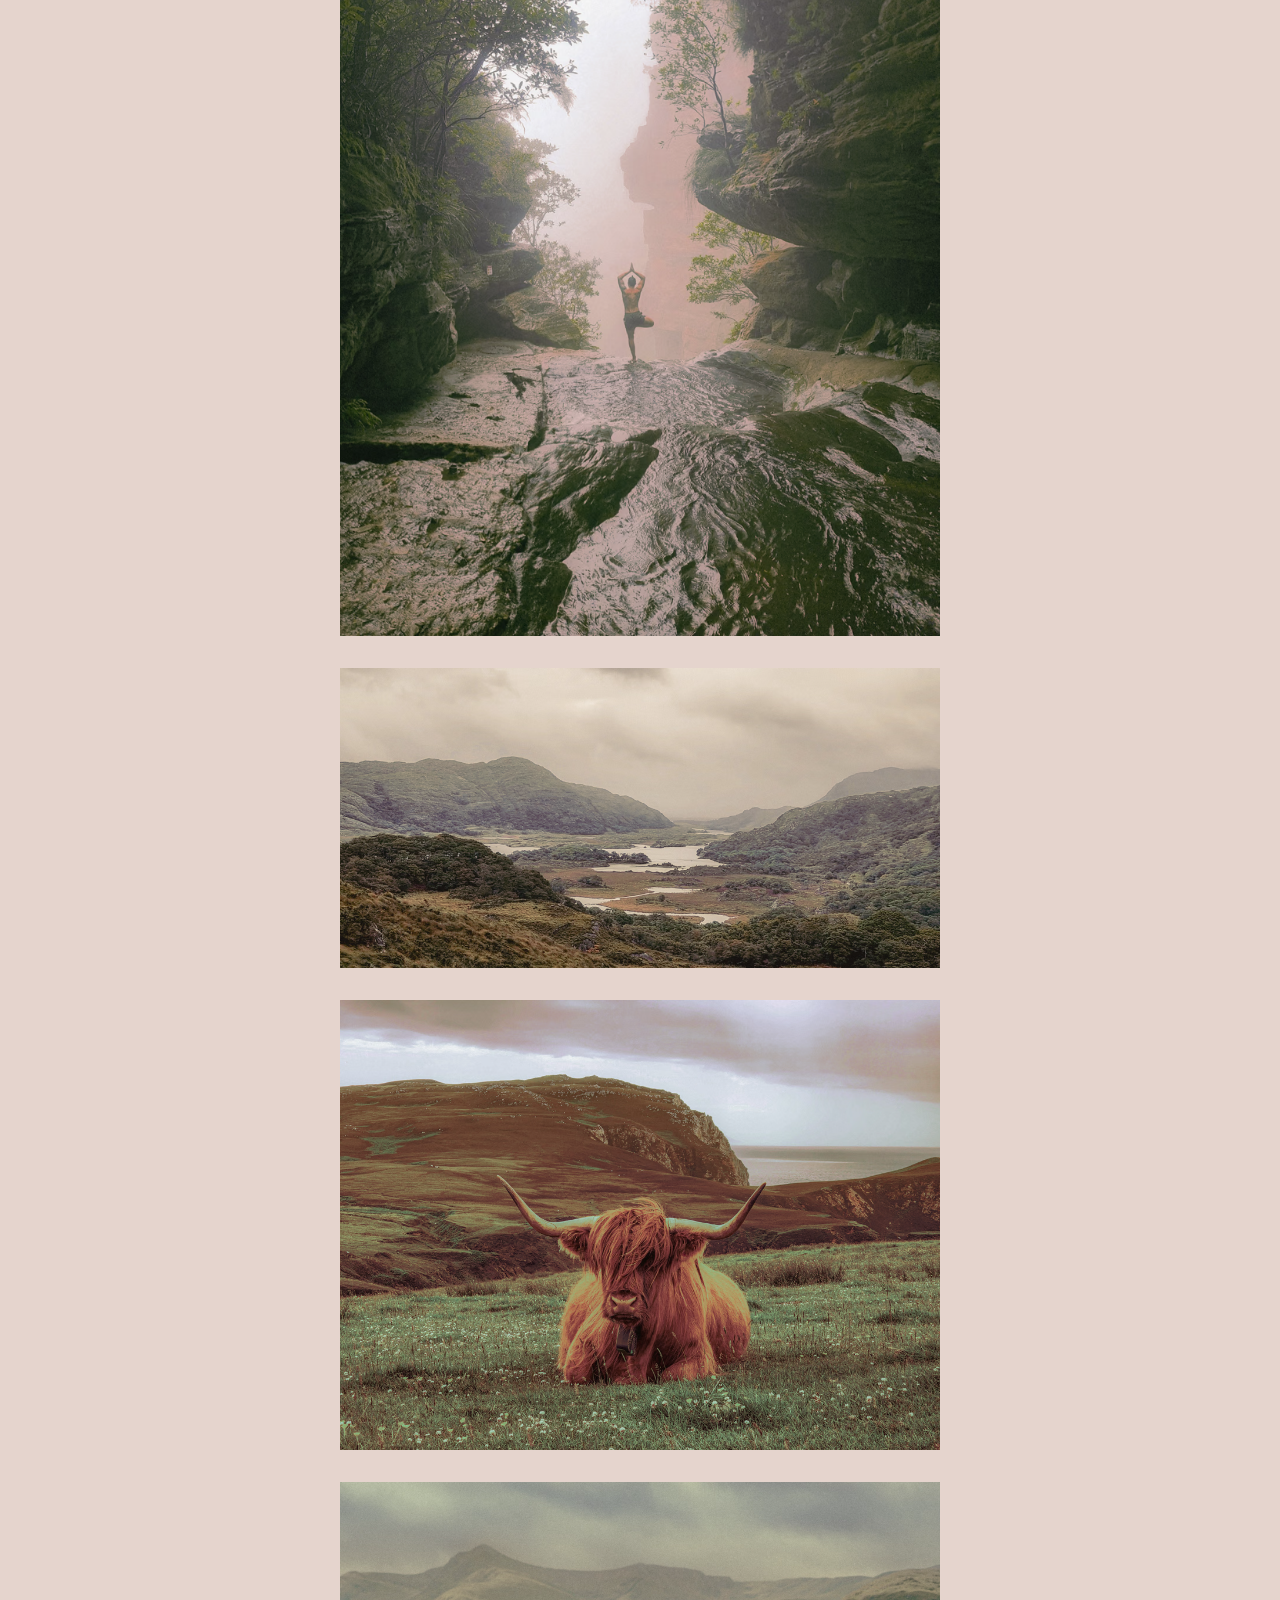
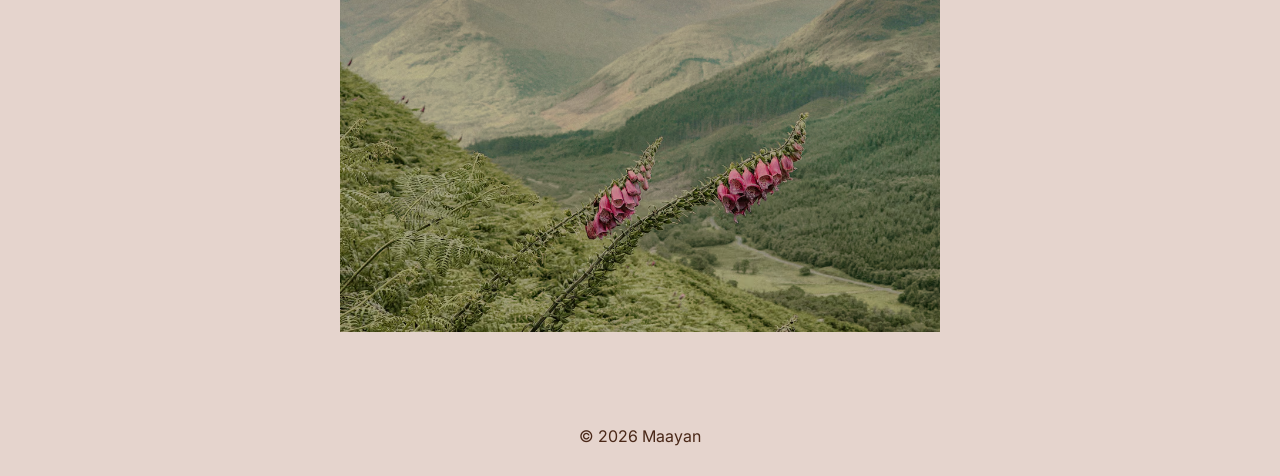
==== commit aa2714c8: "Justerat ordning på inläsningshastighet av fonter" ====
--- a/index.html
+++ b/index.html
@@ -4,15 +4,15 @@
 <head>
   <meta charset="UTF-8">
   <meta name="viewport" content="width=device-width, initial-scale=1.0">
-
+  <link rel="preconnect" href="https://fonts.googleapis.com">
+  <link rel="preconnect" href="https://fonts.gstatic.com" crossorigin>
   <link rel="apple-touch-icon" sizes="180x180" href="apple-touch-icon.png">
   <link rel="icon" type="image/png" sizes="32x32" href="favicon-32x32.png">
   <link rel="icon" type="image/png" sizes="16x16" href="favicon-16x16.png">
   <link rel="manifest" href="site.webmanifest">
 
   <link rel="stylesheet" href="css/style.css">
-  <link rel="preconnect" href="https://fonts.googleapis.com">
-  <link rel="preconnect" href="https://fonts.gstatic.com" crossorigin>
+
   <link
     href="https://fonts.googleapis.com/css2?family=Berkshire+Swash&family=Inter:ital,opsz,wght@0,14..32,100..900;1,14..32,100..900&display=swap"
     rel="stylesheet">
--- a/css/style.css
+++ b/css/style.css
@@ -520,6 +520,7 @@
     display: flex;
     flex-direction: column;
     min-height: auto;
+    height: 50vh;
   }
 
   .hero-img {
